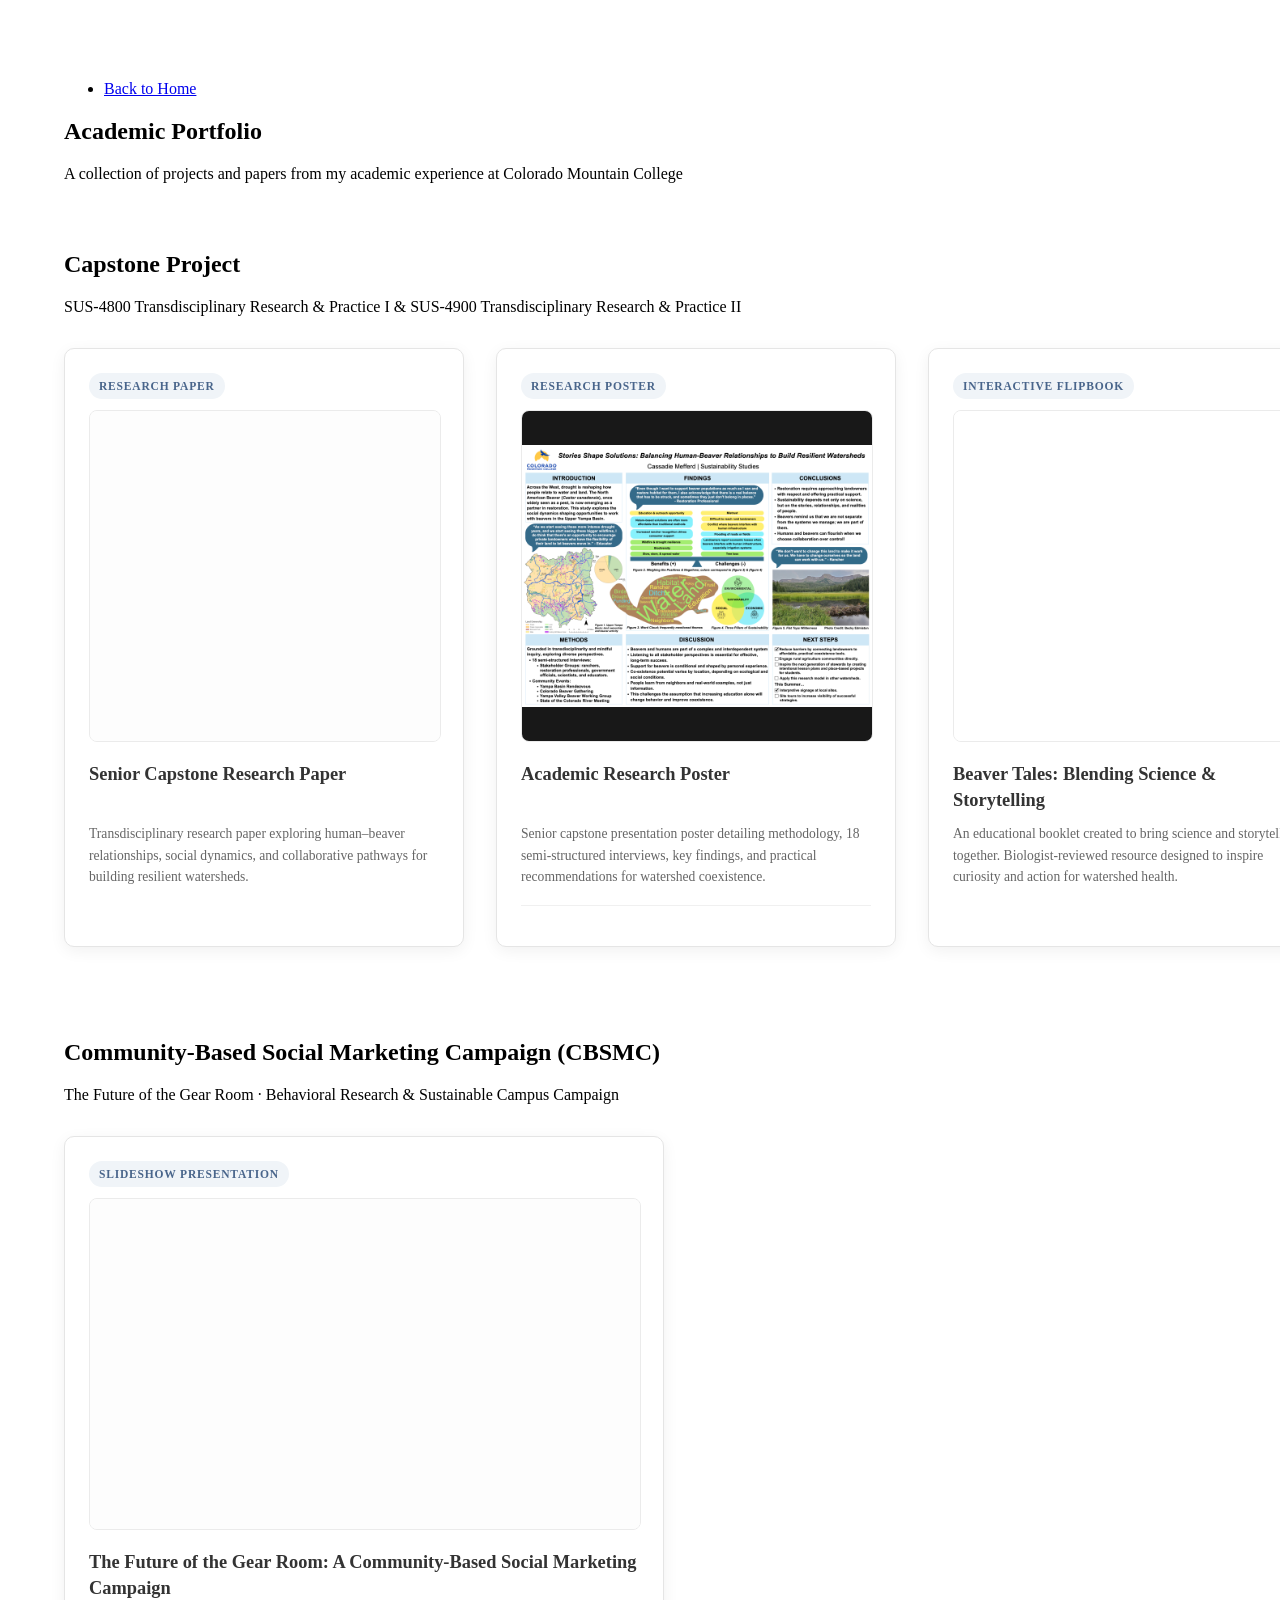
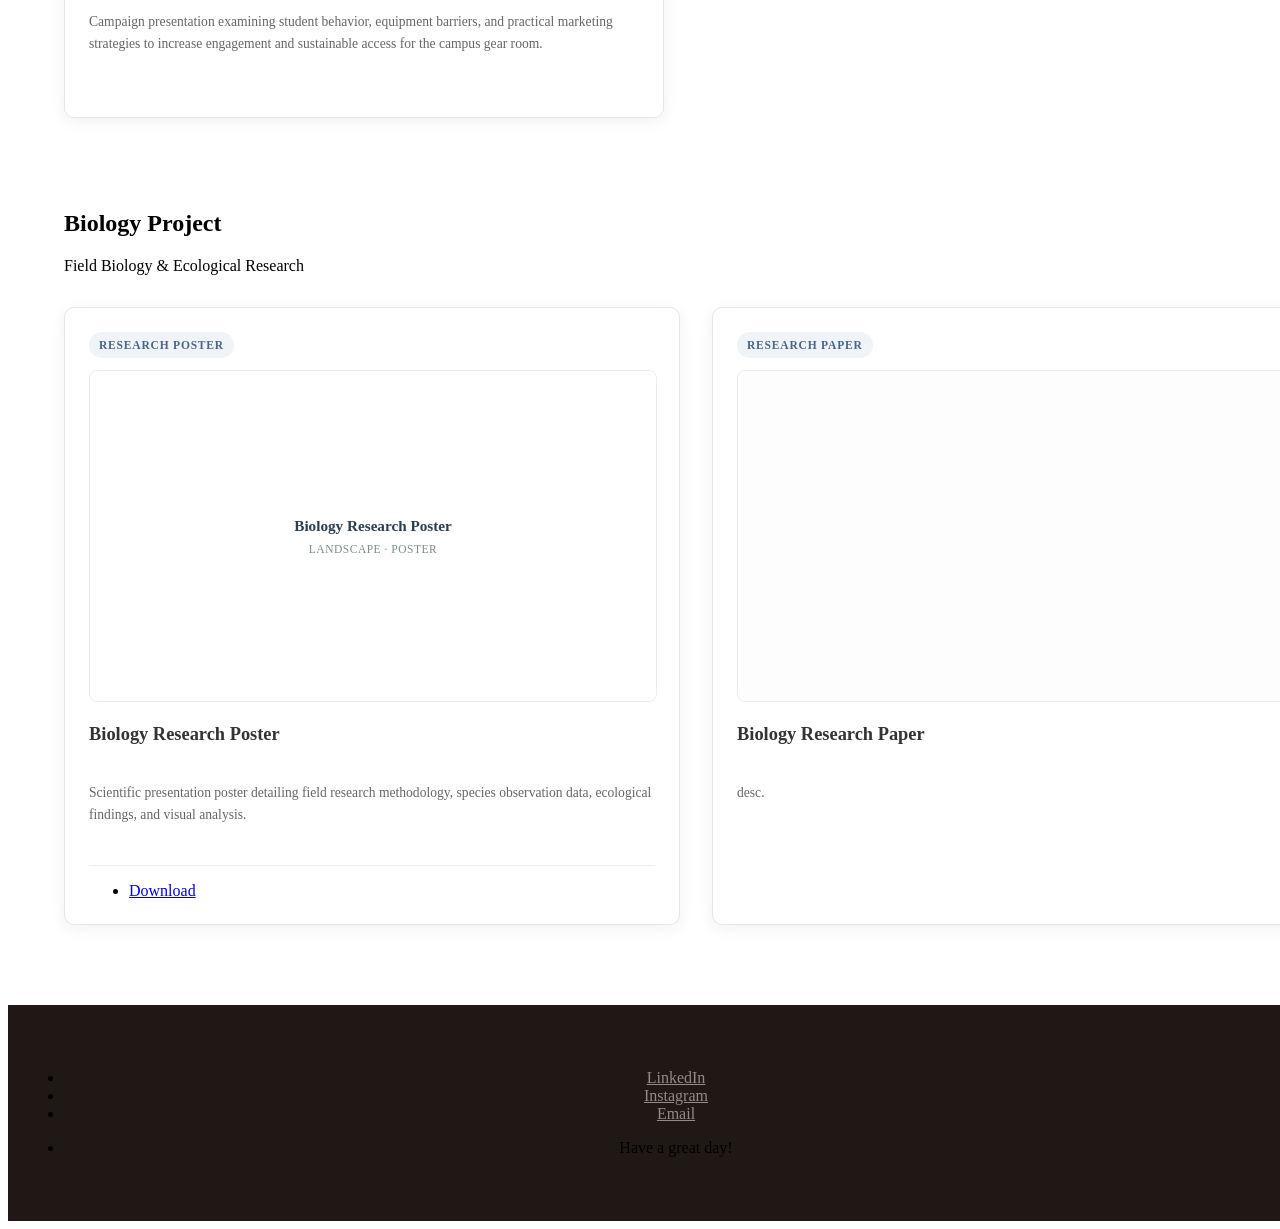
==== academic.html @ 13d7a721 "fixed formatting on academic page" ====
<!DOCTYPE HTML>

<html>
	<head>
		<title>Cassadie Mefferd - Academic Portfolio</title>
		<meta charset="utf-8" />
		<meta name="viewport" content="width=device-width, initial-scale=1, user-scalable=no" />
		<link rel="stylesheet" href="assets/css/main.css" />
		<style>
			/* Full-screen layout overrides */
			#header {
				display: none !important;
			}

			#main {
				margin-left: 0 !important;
				width: 100% !important;
				max-width: 100% !important;
				padding: 3.5em 3.5em 2em 3.5em !important;
			}

			#main > section:not(:first-child) {
				margin-top: 1.5em;
				padding-top: 1.5em;
			}

			#main > section:not(#two) > header.major h2 {
				font-size: 1.5em;
			}

			#footer {
				display: block !important;
				position: relative !important;
				width: 100% !important;
				background-color: #1f1815;
				text-align: center;
				padding: 3em 1em;
			}

			#footer .icons a {
				color: rgba(255, 255, 255, 0.5);
			}

			@media screen and (max-width: 736px) {
				#main {
					padding: 2em 1.5em !important;
				}
			}

			/* Three boxes layout */
			.academic-grid {
				display: grid;
				grid-template-columns: repeat(3, 1fr);
				gap: 2rem;
				margin: 2em 0 3em 0;
				align-items: stretch;
			}

			@media screen and (max-width: 1080px) {
				.academic-grid {
					grid-template-columns: 1fr;
				}
			}

			/* Two boxes layout (Biology Project) */
			.academic-grid-2 {
				display: grid;
				grid-template-columns: repeat(2, 1fr);
				gap: 2rem;
				margin: 2em 0 3em 0;
				align-items: stretch;
			}

			@media screen and (max-width: 980px) {
				.academic-grid-2 {
					grid-template-columns: 1fr;
				}
			}

			.academic-card {
				background: #ffffff;
				border: 1px solid #e5e5e5;
				border-radius: 10px;
				box-shadow: 0 4px 16px rgba(0, 0, 0, 0.06);
				padding: 1.5em;
				display: flex;
				flex-direction: column;
				box-sizing: border-box;
				height: 100%;
				transition: transform 0.2s ease, box-shadow 0.2s ease;
			}

			.academic-card:hover {
				transform: translateY(-4px);
				box-shadow: 0 8px 24px rgba(0, 0, 0, 0.1);
			}

			.academic-badge {
				display: inline-block;
				align-self: flex-start;
				font-size: 0.72rem;
				font-weight: 700;
				text-transform: uppercase;
				letter-spacing: 0.8px;
				padding: 4px 10px;
				border-radius: 20px;
				margin-bottom: 1em;
				background: #f0f4f8;
				color: #49658b;
				height: 26px;
				line-height: 18px;
				box-sizing: border-box;
				flex-shrink: 0;
			}

			.academic-media-box {
				width: 100%;
				height: 330px;
				background: #fdfdfd;
				border: 1px solid #ebebeb;
				border-radius: 8px;
				overflow: hidden;
				display: flex;
				align-items: center;
				justify-content: center;
				margin-bottom: 1.25em;
				position: relative;
				flex-shrink: 0;
			}

			.academic-view-overlay {
				position: absolute;
				inset: 0;
				z-index: 2;
				display: block;
				width: 100%;
				height: 100%;
			}

			.academic-view-overlay:before {
				opacity: 0;
			}

			.academic-view-overlay:hover:before {
				opacity: 1;
			}

			.pdf-media-box iframe {
				transition: filter 0.2s ease;
			}

			.pdf-media-box:hover iframe {
				filter: grayscale(1);
			}

			/* Embedded PDFs use the browser viewer's scroll controls. */
			.pdf-document-preview {
				width: 100%;
				height: 100%;
				background: #fdfdfd;
			}

			.pdf-document-preview iframe {
				width: 100%;
				height: 100%;
				border: 0;
				display: block;
			}

			/* Landscape poster preview */
			.poster-preview {
				width: 100%;
				height: 100%;
				display: flex;
				align-items: center;
				justify-content: center;
				background: #181818;
				text-decoration: none;
				overflow: hidden;
			}

			.poster-preview img {
				max-width: 100%;
				max-height: 100%;
				object-fit: contain;
				display: block;
				transition: transform 0.2s ease;
			}

			.poster-preview:hover img {
				transform: scale(1.02);
			}

			/* Flipbook iframe container */
			.flipbook-preview {
				width: 100%;
				height: 100%;
				background: #ffffff;
			}

			.flipbook-preview iframe {
				width: 100%;
				height: 100%;
				border: 0;
				display: block;
			}

			.academic-card h3 {
				font-size: 1.15em;
				line-height: 1.4em;
				min-height: 2.8em;
				margin: 0 0 0.5em 0;
				color: #333333;
			}

			.academic-card p {
				font-size: 0.85em;
				line-height: 1.6em;
				color: #666666;
				margin: 0 0 1.25em 0;
				flex-grow: 1;
				min-height: 4.8em;
			}

			.academic-card .card-actions {
				margin-top: auto;
				padding-top: 1em;
				border-top: 1px solid #f0f0f0;
			}
		</style>
	</head>
	<body class="is-preload">

		<!-- Main -->
			<div id="main">

				<!-- Two -->
					<section id="two">
                        <ul class="actions small">
							<li><a href="index.html" class="button small icon solid fa-arrow-left">Back to Home</a></li>
						</ul>
						<header class="major">
							<h2>Academic Portfolio</h2>
							<p>A collection of projects and papers from my academic experience at Colorado Mountain College</p>
						</header>
                        </section>
                        
                        <!-- Capstone -->
                        <section id="three">
						<header class="major">
							<h2>Capstone Project</h2>
							<p>SUS-4800 Transdisciplinary Research & Practice I & SUS-4900 Transdisciplinary Research & Practice II</p>
						</header>

						<div class="academic-grid">

							<!-- Box 1: Paper (Vertical Portrait) -->
							<article class="academic-card">
								<span class="academic-badge"><i class="icon solid fa-file-alt"></i> Research Paper</span>
								<div class="academic-media-box pdf-media-box">
									<div class="pdf-document-preview">
										<iframe src="documents/Mefferd_Final_Capstone_Paper.pdf#toolbar=0&amp;navpanes=0&amp;zoom=page-width" title="Senior Capstone Research Paper"></iframe>
									</div>
									<a href="documents/Mefferd_Final_Capstone_Paper.pdf" target="_blank" rel="noopener noreferrer" class="image thumb academic-view-overlay" aria-label="View Senior Capstone Research Paper"></a>
								</div>
								<h3>Senior Capstone Research Paper</h3>
								<p>Transdisciplinary research paper exploring human–beaver relationships, social dynamics, and collaborative pathways for building resilient watersheds.</p>
							</article>

							<!-- Box 2: Poster (Horizontal Landscape) -->
							<article class="academic-card">
								<span class="academic-badge"><i class="icon solid fa-image"></i> Research Poster</span>
								<div class="academic-media-box">
									<a href="images/fulls/Cassadie's Final Capstone Poster.pdf" target="_blank" class="poster-preview" title="View Capstone Poster">
										<img src="images/fulls/capstone_poster.jpg" alt="Capstone Poster" />
									</a>
									<a href="images/fulls/capstone_poster.jpg" target="_blank" rel="noopener noreferrer" class="image thumb academic-view-overlay" aria-label="View Capstone Poster"></a>
								</div>
								<h3>Academic Research Poster</h3>
								<p>Senior capstone presentation poster detailing methodology, 18 semi-structured interviews, key findings, and practical recommendations for watershed coexistence.</p>
								<div class="card-actions">
									<ul class="actions small" style="margin: 0; display: flex; gap: 8px;">
									</ul>
								</div>
							</article>

							<!-- Box 3: Flipbook (Interactive Flip Book) -->
							<article class="academic-card">
								<span class="academic-badge"><i class="icon solid fa-book-open"></i> Interactive Flipbook</span>
								<div class="academic-media-box">
									<div class="flipbook-preview">
										<iframe allowfullscreen allow="autoplay; fullscreen; clipboard-write" scrolling="no" style="width: 100%; height: 100%; border: 0; display: block;" src="https://heyzine.com/flip-book/b34ff64d64.html"></iframe>
									</div>
									<a href="https://heyzine.com/flip-book/b34ff64d64.html" target="_blank" rel="noopener noreferrer" class="image thumb academic-view-overlay" aria-label="View Beaver Tales flipbook"></a>
								</div>
								<h3>Beaver Tales: Blending Science &amp; Storytelling</h3>
								<p>An educational booklet created to bring science and storytelling together. Biologist-reviewed resource designed to inspire curiosity and action for watershed health.</p>
							</article>

						</div>
					</section>

				<!-- CBSMC -->
				<section id="cbsmc">
					<header class="major">
						<h2>Community-Based Social Marketing Campaign (CBSMC)</h2>
						<p>The Future of the Gear Room · Behavioral Research &amp; Sustainable Campus Campaign</p>
					</header>

					<div style="max-width: 600px; margin: 2em 0 3em 0;">
						<article class="academic-card">
							<span class="academic-badge"><i class="icon solid fa-desktop"></i> Slideshow Presentation</span>
							<div class="academic-media-box pdf-media-box">
								<div class="pdf-document-preview">
									<iframe
										src="documents/CBSM_Campaign.pdf#toolbar=0&amp;navpanes=0&amp;view=Fit"
										title="CBSMC Slideshow Presentation">
									</iframe>
								</div>
								<a href="documents/CBSM_Campaign.pdf" target="_blank" rel="noopener noreferrer" class="image thumb academic-view-overlay" aria-label="View CBSMC Slideshow Presentation"></a>
							</div>
							<h3>The Future of the Gear Room: A Community-Based Social Marketing Campaign</h3>
							<p>Campaign presentation examining student behavior, equipment barriers, and practical marketing strategies to increase engagement and sustainable access for the campus gear room.</p>
						</article>
					</div>
				</section>

				<!-- Biology Project -->
				<section id="biology">
					<header class="major">
						<h2>Biology Project</h2>
						<p>Field Biology &amp; Ecological Research</p>
					</header>

					<div class="academic-grid-2">

						<!-- Box 1: Biology Poster (Horizontal Landscape) -->
						<article class="academic-card">
							<span class="academic-badge"><i class="icon solid fa-image"></i> Research Poster</span>
							<div class="academic-media-box">
								<a href="images/fulls/BIO_Poster.png" target="_blank" class="poster-preview" style="background: #ffffff; width: 100%; height: 100%; display: flex; flex-direction: column; align-items: center; justify-content: center; text-align: center; padding: 1.5em; text-decoration: none;" title="View Biology Poster">
									<!-- If you have an image thumbnail, you can replace the placeholder below with:
									<img src="images/fulls/BIO_Poster.png" alt="Biology Poster" style="max-width: 100%; max-height: 100%; object-fit: contain;" /> -->
									<strong style="font-size: 0.95em; line-height: 1.35; color: #2c3e50;">Biology Research Poster</strong>
									<span style="font-size: 0.72em; color: #7f8c8d; margin-top: 0.6em; text-transform: uppercase; letter-spacing: 0.5px;">Landscape · Poster</span>
								</a>
								<a href="images/fulls/BIO_Poster.png" target="_blank" rel="noopener noreferrer" class="image thumb academic-view-overlay" aria-label="View Biology Research Poster"></a>
							</div>
							<h3>Biology Research Poster</h3>
							<p>Scientific presentation poster detailing field research methodology, species observation data, ecological findings, and visual analysis.</p>
							<div class="card-actions">
								<ul class="actions small" style="margin: 0; display: flex; gap: 8px;">
									<li><a href="images/fulls/BIO_Poster.png" download class="button small icon solid fa-download">Download</a></li>
								</ul>
							</div>
						</article>

						<!-- Box 2: Biology Paper (Vertical Portrait) -->
						<article class="academic-card">
							<span class="academic-badge"><i class="icon solid fa-file-alt"></i> Research Paper</span>
							<div class="academic-media-box pdf-media-box">
								<div class="pdf-document-preview">
									<iframe src="documents/BIO_Paper.pdf#toolbar=0&amp;navpanes=0&amp;zoom=page-width" title="Biology Research Paper"></iframe>
								</div>
								<a href="documents/BIO_Paper.pdf" target="_blank" rel="noopener noreferrer" class="image thumb academic-view-overlay" aria-label="View Biology Research Paper"></a>
							</div>
							<h3>Biology Research Paper</h3>
							<p>desc.</p>
						</article>

					</div>
				</section>

				<!-- Four -->
				<!--
					<section id="four">
						<h2>Elements</h2>

						<section>
							<h4>Text</h4>
							<p>This is <b>bold</b> and this is <strong>strong</strong>. This is <i>italic</i> and this is <em>emphasized</em>.
							This is <sup>superscript</sup> text and this is <sub>subscript</sub> text.
							This is <u>underlined</u> and this is code: <code>for (;;) { ... }</code>. Finally, <a href="#">this is a link</a>.</p>
							<hr />
							<header>
								<h4>Heading with a Subtitle</h4>
								<p>Lorem ipsum dolor sit amet nullam id egestas urna aliquam</p>
							</header>
							<p>Nunc lacinia ante nunc ac lobortis. Interdum adipiscing gravida odio porttitor sem non mi integer non faucibus ornare mi ut ante amet placerat aliquet. Volutpat eu sed ante lacinia sapien lorem accumsan varius montes viverra nibh in adipiscing blandit tempus accumsan.</p>
							<header>
								<h5>Heading with a Subtitle</h5>
								<p>Lorem ipsum dolor sit amet nullam id egestas urna aliquam</p>
							</header>
							<p>Nunc lacinia ante nunc ac lobortis. Interdum adipiscing gravida odio porttitor sem non mi integer non faucibus ornare mi ut ante amet placerat aliquet. Volutpat eu sed ante lacinia sapien lorem accumsan varius montes viverra nibh in adipiscing blandit tempus accumsan.</p>
							<hr />
							<h2>Heading Level 2</h2>
							<h3>Heading Level 3</h3>
							<h4>Heading Level 4</h4>
							<h5>Heading Level 5</h5>
							<h6>Heading Level 6</h6>
							<hr />
							<h5>Blockquote</h5>
							<blockquote>Fringilla nisl. Donec accumsan interdum nisi, quis tincidunt felis sagittis eget tempus euismod. Vestibulum ante ipsum primis in faucibus vestibulum. Blandit adipiscing eu felis iaculis volutpat ac adipiscing accumsan faucibus. Vestibulum ante ipsum primis in faucibus lorem ipsum dolor sit amet nullam adipiscing eu felis.</blockquote>
							<h5>Preformatted</h5>
							<pre><code>i = 0;

while (!deck.isInOrder()) {
print 'Iteration ' + i;
deck.shuffle();
i++;
}

print 'It took ' + i + ' iterations to sort the deck.';</code></pre>
						</section>

						<section>
							<h4>Lists</h4>
							<div class="row">
								<div class="col-6 col-12-xsmall">
									<h5>Unordered</h5>
									<ul>
										<li>Dolor pulvinar etiam magna etiam.</li>
										<li>Sagittis adipiscing lorem eleifend.</li>
										<li>Felis enim feugiat dolore viverra.</li>
									</ul>
									<h5>Alternate</h5>
									<ul class="alt">
										<li>Dolor pulvinar etiam magna etiam.</li>
										<li>Sagittis adipiscing lorem eleifend.</li>
										<li>Felis enim feugiat dolore viverra.</li>
									</ul>
								</div>
								<div class="col-6 col-12-xsmall">
									<h5>Ordered</h5>
									<ol>
										<li>Dolor pulvinar etiam magna etiam.</li>
										<li>Etiam vel felis at lorem sed viverra.</li>
										<li>Felis enim feugiat dolore viverra.</li>
										<li>Dolor pulvinar etiam magna etiam.</li>
										<li>Etiam vel felis at lorem sed viverra.</li>
										<li>Felis enim feugiat dolore viverra.</li>
									</ol>
									<h5>Icons</h5>
									<ul class="icons">
										<li><a href="#" class="icon brands fa-twitter"><span class="label">Twitter</span></a></li>
										<li><a href="#" class="icon brands fa-facebook-f"><span class="label">Facebook</span></a></li>
										<li><a href="#" class="icon brands fa-instagram"><span class="label">Instagram</span></a></li>
										<li><a href="#" class="icon brands fa-github"><span class="label">Github</span></a></li>
										<li><a href="#" class="icon brands fa-dribbble"><span class="label">Dribbble</span></a></li>
										<li><a href="#" class="icon brands fa-tumblr"><span class="label">Tumblr</span></a></li>
									</ul>
								</div>
							</div>
							<h5>Actions</h5>
							<ul class="actions">
								<li><a href="#" class="button primary">Default</a></li>
								<li><a href="#" class="button">Default</a></li>
							</ul>
							<ul class="actions small">
								<li><a href="#" class="button primary small">Small</a></li>
								<li><a href="#" class="button small">Small</a></li>
							</ul>
							<div class="row">
								<div class="col-6 col-12-small">
									<ul class="actions stacked">
										<li><a href="#" class="button primary">Default</a></li>
										<li><a href="#" class="button">Default</a></li>
									</ul>
								</div>
								<div class="col-6 col-12-small">
									<ul class="actions stacked">
										<li><a href="#" class="button primary small">Small</a></li>
										<li><a href="#" class="button small">Small</a></li>
									</ul>
								</div>
								<div class="col-6 col-12-small">
									<ul class="actions stacked">
										<li><a href="#" class="button primary fit">Default</a></li>
										<li><a href="#" class="button fit">Default</a></li>
									</ul>
								</div>
								<div class="col-6 col-12-small">
									<ul class="actions stacked">
										<li><a href="#" class="button primary small fit">Small</a></li>
										<li><a href="#" class="button small fit">Small</a></li>
									</ul>
								</div>
							</div>
						</section>

						<section>
							<h4>Table</h4>
							<h5>Default</h5>
							<div class="table-wrapper">
								<table>
									<thead>
										<tr>
											<th>Name</th>
											<th>Description</th>
											<th>Price</th>
										</tr>
									</thead>
									<tbody>
										<tr>
											<td>Item One</td>
											<td>Ante turpis integer aliquet porttitor.</td>
											<td>29.99</td>
										</tr>
										<tr>
											<td>Item Two</td>
											<td>Vis ac commodo adipiscing arcu aliquet.</td>
											<td>19.99</td>
										</tr>
										<tr>
											<td>Item Three</td>
											<td> Morbi faucibus arcu accumsan lorem.</td>
											<td>29.99</td>
										</tr>
										<tr>
											<td>Item Four</td>
											<td>Vitae integer tempus condimentum.</td>
											<td>19.99</td>
										</tr>
										<tr>
											<td>Item Five</td>
											<td>Ante turpis integer aliquet porttitor.</td>
											<td>29.99</td>
										</tr>
									</tbody>
									<tfoot>
										<tr>
											<td colspan="2"></td>
											<td>100.00</td>
										</tr>
									</tfoot>
								</table>
							</div>

							<h5>Alternate</h5>
							<div class="table-wrapper">
								<table class="alt">
									<thead>
										<tr>
											<th>Name</th>
											<th>Description</th>
											<th>Price</th>
										</tr>
									</thead>
									<tbody>
										<tr>
											<td>Item One</td>
											<td>Ante turpis integer aliquet porttitor.</td>
											<td>29.99</td>
										</tr>
										<tr>
											<td>Item Two</td>
											<td>Vis ac commodo adipiscing arcu aliquet.</td>
											<td>19.99</td>
										</tr>
										<tr>
											<td>Item Three</td>
											<td> Morbi faucibus arcu accumsan lorem.</td>
											<td>29.99</td>
										</tr>
										<tr>
											<td>Item Four</td>
											<td>Vitae integer tempus condimentum.</td>
											<td>19.99</td>
										</tr>
										<tr>
											<td>Item Five</td>
											<td>Ante turpis integer aliquet porttitor.</td>
											<td>29.99</td>
										</tr>
									</tbody>
									<tfoot>
										<tr>
											<td colspan="2"></td>
											<td>100.00</td>
										</tr>
									</tfoot>
								</table>
							</div>
						</section>

						<section>
							<h4>Buttons</h4>
							<ul class="actions">
								<li><a href="#" class="button primary">Primary</a></li>
								<li><a href="#" class="button">Default</a></li>
							</ul>
							<ul class="actions">
								<li><a href="#" class="button large">Large</a></li>
								<li><a href="#" class="button">Default</a></li>
								<li><a href="#" class="button small">Small</a></li>
							</ul>
							<ul class="actions fit">
								<li><a href="#" class="button primary fit">Fit</a></li>
								<li><a href="#" class="button fit">Fit</a></li>
							</ul>
							<ul class="actions fit small">
								<li><a href="#" class="button primary fit small">Fit + Small</a></li>
								<li><a href="#" class="button fit small">Fit + Small</a></li>
							</ul>
							<ul class="actions">
								<li><a href="#" class="button primary icon solid fa-download">Icon</a></li>
								<li><a href="#" class="button icon solid fa-download">Icon</a></li>
							</ul>
							<ul class="actions">
								<li><span class="button primary disabled">Primary</span></li>
								<li><span class="button disabled">Default</span></li>
							</ul>
						</section>

						<section>
							<h4>Form</h4>
							<form method="post" action="#">
								<div class="row gtr-uniform gtr-50">
									<div class="col-6 col-12-xsmall">
										<input type="text" name="demo-name" id="demo-name" value="" placeholder="Name" />
									</div>
									<div class="col-6 col-12-xsmall">
										<input type="email" name="demo-email" id="demo-email" value="" placeholder="Email" />
									</div>
									<div class="col-12">
										<select name="demo-category" id="demo-category">
											<option value="">- Category -</option>
											<option value="1">Manufacturing</option>
											<option value="1">Shipping</option>
											<option value="1">Administration</option>
											<option value="1">Human Resources</option>
										</select>
									</div>
									<div class="col-4 col-12-small">
										<input type="radio" id="demo-priority-low" name="demo-priority" checked>
										<label for="demo-priority-low">Low Priority</label>
									</div>
									<div class="col-4 col-12-small">
										<input type="radio" id="demo-priority-normal" name="demo-priority">
										<label for="demo-priority-normal">Normal Priority</label>
									</div>
									<div class="col-4 col-12-small">
										<input type="radio" id="demo-priority-high" name="demo-priority">
										<label for="demo-priority-high">High Priority</label>
									</div>
									<div class="col-6 col-12-small">
										<input type="checkbox" id="demo-copy" name="demo-copy">
										<label for="demo-copy">Email me a copy of this message</label>
									</div>
									<div class="col-6 col-12-small">
										<input type="checkbox" id="demo-human" name="demo-human" checked>
										<label for="demo-human">I am a human and not a robot</label>
									</div>
									<div class="col-12">
										<textarea name="demo-message" id="demo-message" placeholder="Enter your message" rows="6"></textarea>
									</div>
									<div class="col-12">
										<ul class="actions">
											<li><input type="submit" value="Send Message" class="primary" /></li>
											<li><input type="reset" value="Reset" /></li>
										</ul>
									</div>
								</div>
							</form>
						</section>

						<section>
							<h4>Image</h4>
							<h5>Fit</h5>
							<div class="box alt">
								<div class="row gtr-50 gtr-uniform">
									<div class="col-12"><span class="image fit"><img src="images/fulls/05.jpg" alt="" /></span></div>
									<div class="col-4"><span class="image fit"><img src="images/thumbs/01.jpg" alt="" /></span></div>
									<div class="col-4"><span class="image fit"><img src="images/thumbs/02.jpg" alt="" /></span></div>
									<div class="col-4"><span class="image fit"><img src="images/thumbs/03.jpg" alt="" /></span></div>
									<div class="col-4"><span class="image fit"><img src="images/thumbs/04.jpg" alt="" /></span></div>
									<div class="col-4"><span class="image fit"><img src="images/thumbs/05.jpg" alt="" /></span></div>
									<div class="col-4"><span class="image fit"><img src="images/thumbs/06.jpg" alt="" /></span></div>
									<div class="col-4"><span class="image fit"><img src="images/thumbs/03.jpg" alt="" /></span></div>
									<div class="col-4"><span class="image fit"><img src="images/thumbs/02.jpg" alt="" /></span></div>
									<div class="col-4"><span class="image fit"><img src="images/thumbs/01.jpg" alt="" /></span></div>
								</div>
							</div>
							<h5>Left &amp; Right</h5>
							<p><span class="image left"><img src="images/avatar.jpg" alt="" /></span>Fringilla nisl. Donec accumsan interdum nisi, quis tincidunt felis sagittis eget. tempus euismod. Vestibulum ante ipsum primis in faucibus vestibulum. Blandit adipiscing eu felis iaculis volutpat ac adipiscing accumsan eu faucibus. Integer ac pellentesque praesent tincidunt felis sagittis eget. tempus euismod. Vestibulum ante ipsum primis in faucibus vestibulum. Blandit adipiscing eu felis iaculis volutpat ac adipiscing accumsan eu faucibus. Integer ac pellentesque praesent. Donec accumsan interdum nisi, quis tincidunt felis sagittis eget. tempus euismod. Vestibulum ante ipsum primis in faucibus vestibulum. Blandit adipiscing eu felis iaculis volutpat ac adipiscing accumsan eu faucibus. Integer ac pellentesque praesent tincidunt felis sagittis eget. tempus euismod. Vestibulum ante ipsum primis in faucibus vestibulum. Blandit adipiscing eu felis iaculis volutpat ac adipiscing accumsan eu faucibus. Integer ac pellentesque praesent.</p>
							<p><span class="image right"><img src="images/avatar.jpg" alt="" /></span>Fringilla nisl. Donec accumsan interdum nisi, quis tincidunt felis sagittis eget. tempus euismod. Vestibulum ante ipsum primis in faucibus vestibulum. Blandit adipiscing eu felis iaculis volutpat ac adipiscing accumsan eu faucibus. Integer ac pellentesque praesent tincidunt felis sagittis eget. tempus euismod. Vestibulum ante ipsum primis in faucibus vestibulum. Blandit adipiscing eu felis iaculis volutpat ac adipiscing accumsan eu faucibus. Integer ac pellentesque praesent. Donec accumsan interdum nisi, quis tincidunt felis sagittis eget. tempus euismod. Vestibulum ante ipsum primis in faucibus vestibulum. Blandit adipiscing eu felis iaculis volutpat ac adipiscing accumsan eu faucibus. Integer ac pellentesque praesent tincidunt felis sagittis eget. tempus euismod. Vestibulum ante ipsum primis in faucibus vestibulum. Blandit adipiscing eu felis iaculis volutpat ac adipiscing accumsan eu faucibus. Integer ac pellentesque praesent.</p>
						</section>

					</section>
				-->

			</div>

		<!-- Footer -->
			<footer id="footer">
				<div class="inner">
					<ul class="icons">
						<li><a href="https://www.linkedin.com/in/cassadie-mefferd" class="icon brands fa-linkedin"><span class="label">LinkedIn</span></a></li>
						<li><a href="https://www.instagram.com/cassadieskye" class="icon brands fa-instagram"><span class="label">Instagram</span></a></li>
						<li><a href="mailto:cassadieskye@gmail.com" class="icon solid fa-envelope"><span class="label">Email</span></a></li>
					</ul>
					<ul class="copyright">
						<li> Have a great day!</li>
					</ul>
				</div>
			</footer>

		<!-- Scripts -->
			<script src="assets/js/jquery.min.js"></script>
            <script src="assets/js/jquery.poptrox.min.js"></script>
			<script src="assets/js/browser.min.js"></script>
			<script src="assets/js/breakpoints.min.js"></script>
			<script src="assets/js/util.js"></script>
			<script src="assets/js/main.js"></script>

			<script>
                $(window).on('load', function() {
                    $('#gallery').poptrox({
                        caption: function($a) { return $a.next('h3').text(); },
                        overlayColor: '#2c2c2c',
                        overlayOpacity: 0.85,
                        popupCloserText: '',
                        popupLoaderText: '',
                        selector: '.work-item a.image',
                        usePopupCaption: true,
                        usePopupDefaultStyling: false,
                        usePopupEasyClose: false,
                        usePopupNav: true,
                        windowMargin: (breakpoints.active('<=small') ? 0 : 50)
                    });
                });
            </script>

			<!-- Multi-Image Modal Lightbox -->
			<div id="cert-modal" class="cert-modal" aria-hidden="true">
				<div class="cert-modal-overlay"></div>
				<div class="cert-modal-content">
					<button class="cert-modal-close" title="Close (Esc)">&times;</button>
					
					<!-- Photo Counter -->
					<div class="cert-modal-counter">Photo <span id="cert-modal-current">1</span> of <span id="cert-modal-total">1</span></div>
					
					<!-- Image & Caption -->
					<div class="cert-modal-img-wrap">
						<img id="cert-modal-img" src="" alt="" />
					</div>
					<div id="cert-modal-caption" class="cert-modal-caption"></div>
					
					<!-- Navigation Arrows -->
					<button class="cert-modal-prev" title="Previous (Left arrow)">&#10094;</button>
					<button class="cert-modal-next" title="Next (Right arrow)">&#10095;</button>
					
					<!-- Indicator Dots -->
					<div id="cert-modal-dots" class="cert-modal-dots"></div>
				</div>
			</div>

			<style>
				/* Badge on the card thumbnail */
				.thumb-container {
					position: relative;
				}
				.thumb-container .thumb {
					position: relative;
					display: block;
					margin-bottom: 1em;
				}
				.photo-badge {
					position: absolute;
					bottom: 12px;
					right: 12px;
					background: rgba(0, 0, 0, 0.75);
					color: #fff;
					font-size: 0.75em;
					font-weight: 600;
					padding: 4px 10px;
					border-radius: 20px;
					letter-spacing: 0.5px;
					pointer-events: none;
					backdrop-filter: blur(4px);
				}

				/* Modal styling */
				.cert-modal {
					display: none;
					position: fixed;
					inset: 0;
					z-index: 10000;
					align-items: center;
					justify-content: center;
				}
				.cert-modal.active {
					display: flex;
				}
				.cert-modal-overlay {
					position: fixed;
					inset: 0;
					background: rgba(18, 20, 24, 0.88);
					backdrop-filter: blur(5px);
				}
				.cert-modal-content {
					position: relative;
					z-index: 2;
					max-width: 90vw;
					max-height: 90vh;
					display: flex;
					flex-direction: column;
					align-items: center;
					text-align: center;
				}
				.cert-modal-counter {
					color: #e0e0e0;
					font-size: 0.85em;
					letter-spacing: 1px;
					margin-bottom: 8px;
					font-weight: 600;
				}
				.cert-modal-img-wrap {
					max-width: 85vw;
					max-height: 72vh;
					display: flex;
					align-items: center;
					justify-content: center;
				}
				.cert-modal-img-wrap img {
					max-width: 100%;
					max-height: 72vh;
					object-fit: contain;
					border-radius: 6px;
					box-shadow: 0 10px 30px rgba(0, 0, 0, 0.5);
				}
				.cert-modal-caption {
					color: #ffffff;
					font-size: 0.95em;
					margin-top: 10px;
					min-height: 1.4em;
				}

				/* Arrows */
				.cert-modal-prev,
				.cert-modal-next {
					position: absolute;
					top: 50%;
					transform: translateY(-50%);
					background: rgba(0, 0, 0, 0.5);
					color: #fff !important;
					border: none;
					font-size: 28px;
					width: 48px;
					height: 48px;
					border-radius: 50%;
					cursor: pointer;
					display: flex;
					align-items: center;
					justify-content: center;
					padding: 0;
					transition: background 0.2s, transform 0.2s;
				}
				.cert-modal-prev:hover,
				.cert-modal-next:hover {
					background: rgba(0, 0, 0, 0.85);
					transform: translateY(-50%) scale(1.08);
				}
				.cert-modal-prev { left: -60px; }
				.cert-modal-next { right: -60px; }

				@media screen and (max-width: 736px) {
					.cert-modal-prev { left: 8px; }
					.cert-modal-next { right: 8px; }
				}

				/* Close button */
				.cert-modal-close {
					position: absolute;
					top: -40px;
					right: 0;
					background: none;
					border: none;
					color: #fff !important;
					font-size: 36px;
					cursor: pointer;
					line-height: 1;
					padding: 0;
				}

				/* Indicator dots */
				.cert-modal-dots {
					display: flex;
					gap: 8px;
					margin-top: 12px;
				}
				.cert-modal-dots .dot {
					width: 10px;
					height: 10px;
					border-radius: 50%;
					background: rgba(255, 255, 255, 0.35);
					cursor: pointer;
					transition: background 0.2s, transform 0.2s;
				}
				.cert-modal-dots .dot.active {
					background: #49bf9d;
					transform: scale(1.25);
				}
			</style>

			<script>
				(function() {
					let currentGallery = [];
					let currentIndex = 0;

					const modal = document.getElementById('cert-modal');
					const modalImg = document.getElementById('cert-modal-img');
					const modalCaption = document.getElementById('cert-modal-caption');
					const modalCurrent = document.getElementById('cert-modal-current');
					const modalTotal = document.getElementById('cert-modal-total');
					const modalDots = document.getElementById('cert-modal-dots');
					const prevBtn = modal.querySelector('.cert-modal-prev');
					const nextBtn = modal.querySelector('.cert-modal-next');
					const closeBtn = modal.querySelector('.cert-modal-close');
					const overlay = modal.querySelector('.cert-modal-overlay');

					function updateView() {
						const item = currentGallery[currentIndex];
						modalImg.src = item.src;
						modalCaption.textContent = item.caption || '';
						modalCurrent.textContent = currentIndex + 1;
						modalTotal.textContent = currentGallery.length;

						// Update indicator dots
						modalDots.querySelectorAll('.dot').forEach((dot, idx) => {
							dot.classList.toggle('active', idx === currentIndex);
						});

						// Hide arrows if only 1 image
						prevBtn.style.display = currentGallery.length > 1 ? 'flex' : 'none';
						nextBtn.style.display = currentGallery.length > 1 ? 'flex' : 'none';
						modalDots.style.display = currentGallery.length > 1 ? 'flex' : 'none';
					}

					function openGallery(images, startIndex = 0) {
						currentGallery = images;
						currentIndex = startIndex;

						// Build dots
						modalDots.innerHTML = '';
						currentGallery.forEach((_, idx) => {
							const dot = document.createElement('span');
							dot.className = 'dot';
							dot.addEventListener('click', () => {
								currentIndex = idx;
								updateView();
							});
							modalDots.appendChild(dot);
						});

						updateView();
						modal.classList.add('active');
						document.body.style.overflow = 'hidden';
					}

					function closeModal() {
						modal.classList.remove('active');
						document.body.style.overflow = '';
					}

					function prev() {
						currentIndex = (currentIndex - 1 + currentGallery.length) % currentGallery.length;
						updateView();
					}

					function next() {
						currentIndex = (currentIndex + 1) % currentGallery.length;
						updateView();
					}

					// Attach click listeners to all .cert-gallery boxes
					document.querySelectorAll('.cert-gallery').forEach(box => {
						const trigger = box.querySelector('.thumb');
						trigger.addEventListener('click', function(e) {
							e.preventDefault();
							e.stopPropagation();
							try {
								const images = JSON.parse(box.getAttribute('data-images'));
								if (images && images.length > 0) {
									openGallery(images, 0);
								}
							} catch (err) {
								console.error("Invalid gallery JSON", err);
							}
						});
					});

					prevBtn.addEventListener('click', prev);
					nextBtn.addEventListener('click', next);
					closeBtn.addEventListener('click', closeModal);
					overlay.addEventListener('click', closeModal);

					// Keyboard navigation
					document.addEventListener('keydown', function(e) {
						if (!modal.classList.contains('active')) return;
						if (e.key === 'ArrowLeft') prev();
						if (e.key === 'ArrowRight') next();
						if (e.key === 'Escape') closeModal();
					});

					// Touch swipe support for mobile
					let touchStartX = 0;
					let touchEndX = 0;
					modal.addEventListener('touchstart', function(e) {
						touchStartX = e.changedTouches[0].screenX;
					}, { passive: true });

					modal.addEventListener('touchend', function(e) {
						touchEndX = e.changedTouches[0].screenX;
						if (touchEndX < touchStartX - 50) {
							next();
						} else if (touchEndX > touchStartX + 50) {
							prev();
						}
					}, { passive: true });
				})();
			</script>
	</body>
</html>
---- assets/css/main.css ----
@import url("fontawesome-all.min.css");
@import url("https://fonts.googleapis.com/css?family=Source+Sans+Pro:400,400italic");

/*
	Strata by HTML5 UP
	html5up.net | @ajlkn
	Free for personal and commercial use under the CCA 3.0 license (html5up.net/license)
*/

html, body, div, span, applet, object,
iframe, h1, h2, h3, h4, h5, h6, p, blockquote,
pre, a, abbr, acronym, address, big, cite,
code, del, dfn, em, img, ins, kbd, q, s, samp,
small, strike, strong, sub, sup, tt, var, b,
u, i, center, dl, dt, dd, ol, ul, li, fieldset,
form, label, legend, table, caption, tbody,
tfoot, thead, tr, th, td, article, aside,
canvas, details, embed, figure, figcaption,
footer, header, hgroup, menu, nav, output, ruby,
section, summary, time, mark, audio, video {
	margin: 0;
	padding: 0;
	border: 0;
	font-size: 100%;
	font: inherit;
	vertical-align: baseline;}

article, aside, details, figcaption, figure,
footer, header, hgroup, menu, nav, section {
	display: block;}

body {
	line-height: 1;
}

ol, ul {
	list-style: none;
}

blockquote, q {
	quotes: none;
}

	blockquote:before, blockquote:after, q:before, q:after {
		content: '';
		content: none;
	}

table {
	border-collapse: collapse;
	border-spacing: 0;
}

body {
	-webkit-text-size-adjust: none;
}

mark {
	background-color: transparent;
	color: inherit;
}

input::-moz-focus-inner {
	border: 0;
	padding: 0;
}

input, select, textarea {
	-moz-appearance: none;
	-webkit-appearance: none;
	-ms-appearance: none;
	appearance: none;
}

/* Basic */

	html {
		box-sizing: border-box;
	}

	*, *:before, *:after {
		box-sizing: inherit;
	}

	body {
		background: #fff;
	}

		body.is-preload *, body.is-preload *:before, body.is-preload *:after {
			-moz-animation: none !important;
			-webkit-animation: none !important;
			-ms-animation: none !important;
			animation: none !important;
			-moz-transition: none !important;
			-webkit-transition: none !important;
			-ms-transition: none !important;
			transition: none !important;
		}

	body, input, select, textarea {
		color: #a2a2a2;
		font-family: "Source Sans Pro", Helvetica, sans-serif;
		font-size: 16pt;
		font-weight: 400;
		line-height: 1.75em;
	}

	a {
		-moz-transition: color 0.2s ease-in-out, border-color 0.2s ease-in-out;
		-webkit-transition: color 0.2s ease-in-out, border-color 0.2s ease-in-out;
		-ms-transition: color 0.2s ease-in-out, border-color 0.2s ease-in-out;
		transition: color 0.2s ease-in-out, border-color 0.2s ease-in-out;
		border-bottom: dotted 1px;
		color: #49bf9d;
		text-decoration: none;
	}

		a:hover {
			border-bottom-color: transparent;
			color: #49bf9d !important;
			text-decoration: none;
		}

	strong, b {
		color: #787878;
		font-weight: 400;
	}

	em, i {
		font-style: italic;
	}

	p {
		margin: 0 0 2em 0;
	}

	h1, h2, h3, h4, h5, h6 {
		color: #787878;
		font-weight: 400;
		line-height: 1em;
		margin: 0 0 1em 0;
	}

		h1 a, h2 a, h3 a, h4 a, h5 a, h6 a {
			color: inherit;
			text-decoration: none;
		}

	h1 {
		font-size: 2em;
		line-height: 1.5em;
	}

	h2 {
		font-size: 1.5em;
		line-height: 1.5em;
	}

	h3 {
		font-size: 1.25em;
		line-height: 1.5em;
	}

	h4 {
		font-size: 1.1em;
		line-height: 1.5em;
	}

	h5 {
		font-size: 0.9em;
		line-height: 1.5em;
	}

	h6 {
		font-size: 0.7em;
		line-height: 1.5em;
	}

	sub {
		font-size: 0.8em;
		position: relative;
		top: 0.5em;
	}

	sup {
		font-size: 0.8em;
		position: relative;
		top: -0.5em;
	}

	hr {
		border: 0;
		border-bottom: solid 2px #efefef;
		margin: 2em 0;
	}

		hr.major {
			margin: 3em 0;
		}

	blockquote {
		border-left: solid 6px #efefef;
		font-style: italic;
		margin: 0 0 2em 0;
		padding: 0.5em 0 0.5em 1.5em;
	}

	code {
		background: #f7f7f7;
		border-radius: 0.35em;
		border: solid 2px #efefef;
		font-family: "Courier New", monospace;
		font-size: 0.9em;
		margin: 0 0.25em;
		padding: 0.25em 0.65em;
	}

	pre {
		-webkit-overflow-scrolling: touch;
		font-family: "Courier New", monospace;
		font-size: 0.9em;
		margin: 0 0 2em 0;
	}

		pre code {
			display: block;
			line-height: 1.75em;
			padding: 1em 1.5em;
			overflow-x: auto;
		}

	.align-left {
		text-align: left;
	}

	.align-center {
		text-align: center;
	}

	.align-right {
		text-align: right;
	}

/* Container */

	.container {
		margin: 0 auto;
		max-width: calc(100% - 4em);
		width: 100%;
	}

		.container.xsmall {
			width: 25%;
		}

		.container.small {
			width: 50%;
		}

		.container.medium {
			width: 75%;
		}

		.container.large {
			width: 125%;
		}

		.container.xlarge {
			width: 150%;
		}

		.container.max {
			width: 100%;
		}

		@media screen and (max-width: 980px) {

			.container {
				width: 100% !important;
				max-width: 100% !important;
			}

		}

		@media screen and (max-width: 480px) {

			.container {
				max-width: calc(100% - 3em);
			}

		}

/* Row */

	.row {
		display: flex;
		flex-wrap: wrap;
		box-sizing: border-box;
		align-items: stretch;
	}

		.row > * {
			box-sizing: border-box;
		}

		.row.gtr-uniform > * > :last-child {
			margin-bottom: 0;
		}

		.row.aln-left {
			justify-content: flex-start;
		}

		.row.aln-center {
			justify-content: center;
		}

		.row.aln-right {
			justify-content: flex-end;
		}

		.row.aln-top {
			align-items: flex-start;
		}

		.row.aln-middle {
			align-items: center;
		}

		.row.aln-bottom {
			align-items: flex-end;
		}

		.row > .imp {
			order: -1;
		}

		.row > .col-1 {
			width: 8.33333%;
		}

		.row > .off-1 {
			margin-left: 8.33333%;
		}

		.row > .col-2 {
			width: 16.66667%;
		}

		.row > .off-2 {
			margin-left: 16.66667%;
		}

		.row > .col-3 {
			width: 25%;
		}

		.row > .off-3 {
			margin-left: 25%;
		}

		.row > .col-4 {
			width: 33.33333%;
		}

		.row > .off-4 {
			margin-left: 33.33333%;
		}

		.row > .col-5 {
			width: 41.66667%;
		}

		.row > .off-5 {
			margin-left: 41.66667%;
		}

		.row > .col-6 {
			width: 50%;
		}

		.row > .off-6 {
			margin-left: 50%;
		}

		.row > .col-7 {
			width: 58.33333%;
		}

		.row > .off-7 {
			margin-left: 58.33333%;
		}

		.row > .col-8 {
			width: 66.66667%;
		}

		.row > .off-8 {
			margin-left: 66.66667%;
		}

		.row > .col-9 {
			width: 75%;
		}

		.row > .off-9 {
			margin-left: 75%;
		}

		.row > .col-10 {
			width: 83.33333%;
		}

		.row > .off-10 {
			margin-left: 83.33333%;
		}

		.row > .col-11 {
			width: 91.66667%;
		}

		.row > .off-11 {
			margin-left: 91.66667%;
		}

		.row > .col-12 {
			width: 100%;
		}

		.row > .off-12 {
			margin-left: 100%;
		}

		.row.gtr-0 {
			margin-top: 0;
			margin-left: 0em;
		}

			.row.gtr-0 > * {
				padding: 0 0 0 0em;
			}

			.row.gtr-0.gtr-uniform {
				margin-top: 0em;
			}

				.row.gtr-0.gtr-uniform > * {
					padding-top: 0em;
				}

		.row.gtr-25 {
			margin-top: 0;
			margin-left: -0.625em;
		}

			.row.gtr-25 > * {
				padding: 0 0 0 0.625em;
			}

			.row.gtr-25.gtr-uniform {
				margin-top: -0.625em;
			}

				.row.gtr-25.gtr-uniform > * {
					padding-top: 0.625em;
				}

		.row.gtr-50 {
			margin-top: 0;
			margin-left: -1.25em;
		}

			.row.gtr-50 > * {
				padding: 0 0 0 1.25em;
			}

			.row.gtr-50.gtr-uniform {
				margin-top: -1.25em;
			}

				.row.gtr-50.gtr-uniform > * {
					padding-top: 1.25em;
				}

		.row {
			margin-top: 0;
			margin-left: -2.5em;
		}

			.row > * {
				padding: 0 0 0 2.5em;
			}

			.row.gtr-uniform {
				margin-top: -2.5em;
			}

				.row.gtr-uniform > * {
					padding-top: 2.5em;
				}

		.row.gtr-150 {
			margin-top: 0;
			margin-left: -3.75em;
		}

			.row.gtr-150 > * {
				padding: 0 0 0 3.75em;
			}

			.row.gtr-150.gtr-uniform {
				margin-top: -3.75em;
			}

				.row.gtr-150.gtr-uniform > * {
					padding-top: 3.75em;
				}

		.row.gtr-200 {
			margin-top: 0;
			margin-left: -5em;
		}

			.row.gtr-200 > * {
				padding: 0 0 0 5em;
			}

			.row.gtr-200.gtr-uniform {
				margin-top: -5em;
			}

				.row.gtr-200.gtr-uniform > * {
					padding-top: 5em;
				}

		@media screen and (max-width: 1800px) {

			.row {
				display: flex;
				flex-wrap: wrap;
				box-sizing: border-box;
				align-items: stretch;
			}

				.row > * {
					box-sizing: border-box;
				}

				.row.gtr-uniform > * > :last-child {
					margin-bottom: 0;
				}

				.row.aln-left {
					justify-content: flex-start;
				}

				.row.aln-center {
					justify-content: center;
				}

				.row.aln-right {
					justify-content: flex-end;
				}

				.row.aln-top {
					align-items: flex-start;
				}

				.row.aln-middle {
					align-items: center;
				}

				.row.aln-bottom {
					align-items: flex-end;
				}

				.row > .imp-xlarge {
					order: -1;
				}

				.row > .col-1-xlarge {
					width: 8.33333%;
				}

				.row > .off-1-xlarge {
					margin-left: 8.33333%;
				}

				.row > .col-2-xlarge {
					width: 16.66667%;
				}

				.row > .off-2-xlarge {
					margin-left: 16.66667%;
				}

				.row > .col-3-xlarge {
					width: 25%;
				}

				.row > .off-3-xlarge {
					margin-left: 25%;
				}

				.row > .col-4-xlarge {
					width: 33.33333%;
				}

				.row > .off-4-xlarge {
					margin-left: 33.33333%;
				}

				.row > .col-5-xlarge {
					width: 41.66667%;
				}

				.row > .off-5-xlarge {
					margin-left: 41.66667%;
				}

				.row > .col-6-xlarge {
					width: 50%;
				}

				.row > .off-6-xlarge {
					margin-left: 50%;
				}

				.row > .col-7-xlarge {
					width: 58.33333%;
				}

				.row > .off-7-xlarge {
					margin-left: 58.33333%;
				}

				.row > .col-8-xlarge {
					width: 66.66667%;
				}

				.row > .off-8-xlarge {
					margin-left: 66.66667%;
				}

				.row > .col-9-xlarge {
					width: 75%;
				}

				.row > .off-9-xlarge {
					margin-left: 75%;
				}

				.row > .col-10-xlarge {
					width: 83.33333%;
				}

				.row > .off-10-xlarge {
					margin-left: 83.33333%;
				}

				.row > .col-11-xlarge {
					width: 91.66667%;
				}

				.row > .off-11-xlarge {
					margin-left: 91.66667%;
				}

				.row > .col-12-xlarge {
					width: 100%;
				}

				.row > .off-12-xlarge {
					margin-left: 100%;
				}

				.row.gtr-0 {
					margin-top: 0;
					margin-left: 0em;
				}

					.row.gtr-0 > * {
						padding: 0 0 0 0em;
					}

					.row.gtr-0.gtr-uniform {
						margin-top: 0em;
					}

						.row.gtr-0.gtr-uniform > * {
							padding-top: 0em;
						}

				.row.gtr-25 {
					margin-top: 0;
					margin-left: -0.625em;
				}

					.row.gtr-25 > * {
						padding: 0 0 0 0.625em;
					}

					.row.gtr-25.gtr-uniform {
						margin-top: -0.625em;
					}

						.row.gtr-25.gtr-uniform > * {
							padding-top: 0.625em;
						}

				.row.gtr-50 {
					margin-top: 0;
					margin-left: -1.25em;
				}

					.row.gtr-50 > * {
						padding: 0 0 0 1.25em;
					}

					.row.gtr-50.gtr-uniform {
						margin-top: -1.25em;
					}

						.row.gtr-50.gtr-uniform > * {
							padding-top: 1.25em;
						}

				.row {
					margin-top: 0;
					margin-left: -2.5em;
				}

					.row > * {
						padding: 0 0 0 2.5em;
					}

					.row.gtr-uniform {
						margin-top: -2.5em;
					}

						.row.gtr-uniform > * {
							padding-top: 2.5em;
						}

				.row.gtr-150 {
					margin-top: 0;
					margin-left: -3.75em;
				}

					.row.gtr-150 > * {
						padding: 0 0 0 3.75em;
					}

					.row.gtr-150.gtr-uniform {
						margin-top: -3.75em;
					}

						.row.gtr-150.gtr-uniform > * {
							padding-top: 3.75em;
						}

				.row.gtr-200 {
					margin-top: 0;
					margin-left: -5em;
				}

					.row.gtr-200 > * {
						padding: 0 0 0 5em;
					}

					.row.gtr-200.gtr-uniform {
						margin-top: -5em;
					}

						.row.gtr-200.gtr-uniform > * {
							padding-top: 5em;
						}

		}

		@media screen and (max-width: 1280px) {

			.row {
				display: flex;
				flex-wrap: wrap;
				box-sizing: border-box;
				align-items: stretch;
			}

				.row > * {
					box-sizing: border-box;
				}

				.row.gtr-uniform > * > :last-child {
					margin-bottom: 0;
				}

				.row.aln-left {
					justify-content: flex-start;
				}

				.row.aln-center {
					justify-content: center;
				}

				.row.aln-right {
					justify-content: flex-end;
				}

				.row.aln-top {
					align-items: flex-start;
				}

				.row.aln-middle {
					align-items: center;
				}

				.row.aln-bottom {
					align-items: flex-end;
				}

				.row > .imp-large {
					order: -1;
				}

				.row > .col-1-large {
					width: 8.33333%;
				}

				.row > .off-1-large {
					margin-left: 8.33333%;
				}

				.row > .col-2-large {
					width: 16.66667%;
				}

				.row > .off-2-large {
					margin-left: 16.66667%;
				}

				.row > .col-3-large {
					width: 25%;
				}

				.row > .off-3-large {
					margin-left: 25%;
				}

				.row > .col-4-large {
					width: 33.33333%;
				}

				.row > .off-4-large {
					margin-left: 33.33333%;
				}

				.row > .col-5-large {
					width: 41.66667%;
				}

				.row > .off-5-large {
					margin-left: 41.66667%;
				}

				.row > .col-6-large {
					width: 50%;
				}

				.row > .off-6-large {
					margin-left: 50%;
				}

				.row > .col-7-large {
					width: 58.33333%;
				}

				.row > .off-7-large {
					margin-left: 58.33333%;
				}

				.row > .col-8-large {
					width: 66.66667%;
				}

				.row > .off-8-large {
					margin-left: 66.66667%;
				}

				.row > .col-9-large {
					width: 75%;
				}

				.row > .off-9-large {
					margin-left: 75%;
				}

				.row > .col-10-large {
					width: 83.33333%;
				}

				.row > .off-10-large {
					margin-left: 83.33333%;
				}

				.row > .col-11-large {
					width: 91.66667%;
				}

				.row > .off-11-large {
					margin-left: 91.66667%;
				}

				.row > .col-12-large {
					width: 100%;
				}

				.row > .off-12-large {
					margin-left: 100%;
				}

				.row.gtr-0 {
					margin-top: 0;
					margin-left: 0em;
				}

					.row.gtr-0 > * {
						padding: 0 0 0 0em;
					}

					.row.gtr-0.gtr-uniform {
						margin-top: 0em;
					}

						.row.gtr-0.gtr-uniform > * {
							padding-top: 0em;
						}

				.row.gtr-25 {
					margin-top: 0;
					margin-left: -0.5em;
				}

					.row.gtr-25 > * {
						padding: 0 0 0 0.5em;
					}

					.row.gtr-25.gtr-uniform {
						margin-top: -0.5em;
					}

						.row.gtr-25.gtr-uniform > * {
							padding-top: 0.5em;
						}

				.row.gtr-50 {
					margin-top: 0;
					margin-left: -1em;
				}

					.row.gtr-50 > * {
						padding: 0 0 0 1em;
					}

					.row.gtr-50.gtr-uniform {
						margin-top: -1em;
					}

						.row.gtr-50.gtr-uniform > * {
							padding-top: 1em;
						}

				.row {
					margin-top: 0;
					margin-left: -2em;
				}

					.row > * {
						padding: 0 0 0 2em;
					}

					.row.gtr-uniform {
						margin-top: -2em;
					}

						.row.gtr-uniform > * {
							padding-top: 2em;
						}

				.row.gtr-150 {
					margin-top: 0;
					margin-left: -3em;
				}

					.row.gtr-150 > * {
						padding: 0 0 0 3em;
					}

					.row.gtr-150.gtr-uniform {
						margin-top: -3em;
					}

						.row.gtr-150.gtr-uniform > * {
							padding-top: 3em;
						}

				.row.gtr-200 {
					margin-top: 0;
					margin-left: -4em;
				}

					.row.gtr-200 > * {
						padding: 0 0 0 4em;
					}

					.row.gtr-200.gtr-uniform {
						margin-top: -4em;
					}

						.row.gtr-200.gtr-uniform > * {
							padding-top: 4em;
						}

		}

		@media screen and (max-width: 980px) {

			.row {
				display: flex;
				flex-wrap: wrap;
				box-sizing: border-box;
				align-items: stretch;
			}

				.row > * {
					box-sizing: border-box;
				}

				.row.gtr-uniform > * > :last-child {
					margin-bottom: 0;
				}

				.row.aln-left {
					justify-content: flex-start;
				}

				.row.aln-center {
					justify-content: center;
				}

				.row.aln-right {
					justify-content: flex-end;
				}

				.row.aln-top {
					align-items: flex-start;
				}

				.row.aln-middle {
					align-items: center;
				}

				.row.aln-bottom {
					align-items: flex-end;
				}

				.row > .imp-medium {
					order: -1;
				}

				.row > .col-1-medium {
					width: 8.33333%;
				}

				.row > .off-1-medium {
					margin-left: 8.33333%;
				}

				.row > .col-2-medium {
					width: 16.66667%;
				}

				.row > .off-2-medium {
					margin-left: 16.66667%;
				}

				.row > .col-3-medium {
					width: 25%;
				}

				.row > .off-3-medium {
					margin-left: 25%;
				}

				.row > .col-4-medium {
					width: 33.33333%;
				}

				.row > .off-4-medium {
					margin-left: 33.33333%;
				}

				.row > .col-5-medium {
					width: 41.66667%;
				}

				.row > .off-5-medium {
					margin-left: 41.66667%;
				}

				.row > .col-6-medium {
					width: 50%;
				}

				.row > .off-6-medium {
					margin-left: 50%;
				}

				.row > .col-7-medium {
					width: 58.33333%;
				}

				.row > .off-7-medium {
					margin-left: 58.33333%;
				}

				.row > .col-8-medium {
					width: 66.66667%;
				}

				.row > .off-8-medium {
					margin-left: 66.66667%;
				}

				.row > .col-9-medium {
					width: 75%;
				}

				.row > .off-9-medium {
					margin-left: 75%;
				}

				.row > .col-10-medium {
					width: 83.33333%;
				}

				.row > .off-10-medium {
					margin-left: 83.33333%;
				}

				.row > .col-11-medium {
					width: 91.66667%;
				}

				.row > .off-11-medium {
					margin-left: 91.66667%;
				}

				.row > .col-12-medium {
					width: 100%;
				}

				.row > .off-12-medium {
					margin-left: 100%;
				}

				.row.gtr-0 {
					margin-top: 0;
					margin-left: 0em;
				}

					.row.gtr-0 > * {
						padding: 0 0 0 0em;
					}

					.row.gtr-0.gtr-uniform {
						margin-top: 0em;
					}

						.row.gtr-0.gtr-uniform > * {
							padding-top: 0em;
						}

				.row.gtr-25 {
					margin-top: 0;
					margin-left: -0.5em;
				}

					.row.gtr-25 > * {
						padding: 0 0 0 0.5em;
					}

					.row.gtr-25.gtr-uniform {
						margin-top: -0.5em;
					}

						.row.gtr-25.gtr-uniform > * {
							padding-top: 0.5em;
						}

				.row.gtr-50 {
					margin-top: 0;
					margin-left: -1em;
				}

					.row.gtr-50 > * {
						padding: 0 0 0 1em;
					}

					.row.gtr-50.gtr-uniform {
						margin-top: -1em;
					}

						.row.gtr-50.gtr-uniform > * {
							padding-top: 1em;
						}

				.row {
					margin-top: 0;
					margin-left: -2em;
				}

					.row > * {
						padding: 0 0 0 2em;
					}

					.row.gtr-uniform {
						margin-top: -2em;
					}

						.row.gtr-uniform > * {
							padding-top: 2em;
						}

				.row.gtr-150 {
					margin-top: 0;
					margin-left: -3em;
				}

					.row.gtr-150 > * {
						padding: 0 0 0 3em;
					}

					.row.gtr-150.gtr-uniform {
						margin-top: -3em;
					}

						.row.gtr-150.gtr-uniform > * {
							padding-top: 3em;
						}

				.row.gtr-200 {
					margin-top: 0;
					margin-left: -4em;
				}

					.row.gtr-200 > * {
						padding: 0 0 0 4em;
					}

					.row.gtr-200.gtr-uniform {
						margin-top: -4em;
					}

						.row.gtr-200.gtr-uniform > * {
							padding-top: 4em;
						}

		}

		@media screen and (max-width: 736px) {

			.row {
				display: flex;
				flex-wrap: wrap;
				box-sizing: border-box;
				align-items: stretch;
			}

				.row > * {
					box-sizing: border-box;
				}

				.row.gtr-uniform > * > :last-child {
					margin-bottom: 0;
				}

				.row.aln-left {
					justify-content: flex-start;
				}

				.row.aln-center {
					justify-content: center;
				}

				.row.aln-right {
					justify-content: flex-end;
				}

				.row.aln-top {
					align-items: flex-start;
				}

				.row.aln-middle {
					align-items: center;
				}

				.row.aln-bottom {
					align-items: flex-end;
				}

				.row > .imp-small {
					order: -1;
				}

				.row > .col-1-small {
					width: 8.33333%;
				}

				.row > .off-1-small {
					margin-left: 8.33333%;
				}

				.row > .col-2-small {
					width: 16.66667%;
				}

				.row > .off-2-small {
					margin-left: 16.66667%;
				}

				.row > .col-3-small {
					width: 25%;
				}

				.row > .off-3-small {
					margin-left: 25%;
				}

				.row > .col-4-small {
					width: 33.33333%;
				}

				.row > .off-4-small {
					margin-left: 33.33333%;
				}

				.row > .col-5-small {
					width: 41.66667%;
				}

				.row > .off-5-small {
					margin-left: 41.66667%;
				}

				.row > .col-6-small {
					width: 50%;
				}

				.row > .off-6-small {
					margin-left: 50%;
				}

				.row > .col-7-small {
					width: 58.33333%;
				}

				.row > .off-7-small {
					margin-left: 58.33333%;
				}

				.row > .col-8-small {
					width: 66.66667%;
				}

				.row > .off-8-small {
					margin-left: 66.66667%;
				}

				.row > .col-9-small {
					width: 75%;
				}

				.row > .off-9-small {
					margin-left: 75%;
				}

				.row > .col-10-small {
					width: 83.33333%;
				}

				.row > .off-10-small {
					margin-left: 83.33333%;
				}

				.row > .col-11-small {
					width: 91.66667%;
				}

				.row > .off-11-small {
					margin-left: 91.66667%;
				}

				.row > .col-12-small {
					width: 100%;
				}

				.row > .off-12-small {
					margin-left: 100%;
				}

				.row.gtr-0 {
					margin-top: 0;
					margin-left: 0em;
				}

					.row.gtr-0 > * {
						padding: 0 0 0 0em;
					}

					.row.gtr-0.gtr-uniform {
						margin-top: 0em;
					}

						.row.gtr-0.gtr-uniform > * {
							padding-top: 0em;
						}

				.row.gtr-25 {
					margin-top: 0;
					margin-left: -0.375em;
				}

					.row.gtr-25 > * {
						padding: 0 0 0 0.375em;
					}

					.row.gtr-25.gtr-uniform {
						margin-top: -0.375em;
					}

						.row.gtr-25.gtr-uniform > * {
							padding-top: 0.375em;
						}

				.row.gtr-50 {
					margin-top: 0;
					margin-left: -0.75em;
				}

					.row.gtr-50 > * {
						padding: 0 0 0 0.75em;
					}

					.row.gtr-50.gtr-uniform {
						margin-top: -0.75em;
					}

						.row.gtr-50.gtr-uniform > * {
							padding-top: 0.75em;
						}

				.row {
					margin-top: 0;
					margin-left: -1.5em;
				}

					.row > * {
						padding: 0 0 0 1.5em;
					}

					.row.gtr-uniform {
						margin-top: -1.5em;
					}

						.row.gtr-uniform > * {
							padding-top: 1.5em;
						}

				.row.gtr-150 {
					margin-top: 0;
					margin-left: -2.25em;
				}

					.row.gtr-150 > * {
						padding: 0 0 0 2.25em;
					}

					.row.gtr-150.gtr-uniform {
						margin-top: -2.25em;
					}

						.row.gtr-150.gtr-uniform > * {
							padding-top: 2.25em;
						}

				.row.gtr-200 {
					margin-top: 0;
					margin-left: -3em;
				}

					.row.gtr-200 > * {
						padding: 0 0 0 3em;
					}

					.row.gtr-200.gtr-uniform {
						margin-top: -3em;
					}

						.row.gtr-200.gtr-uniform > * {
							padding-top: 3em;
						}

		}

		@media screen and (max-width: 480px) {

			.row {
				display: flex;
				flex-wrap: wrap;
				box-sizing: border-box;
				align-items: stretch;
			}

				.row > * {
					box-sizing: border-box;
				}

				.row.gtr-uniform > * > :last-child {
					margin-bottom: 0;
				}

				.row.aln-left {
					justify-content: flex-start;
				}

				.row.aln-center {
					justify-content: center;
				}

				.row.aln-right {
					justify-content: flex-end;
				}

				.row.aln-top {
					align-items: flex-start;
				}

				.row.aln-middle {
					align-items: center;
				}

				.row.aln-bottom {
					align-items: flex-end;
				}

				.row > .imp-xsmall {
					order: -1;
				}

				.row > .col-1-xsmall {
					width: 8.33333%;
				}

				.row > .off-1-xsmall {
					margin-left: 8.33333%;
				}

				.row > .col-2-xsmall {
					width: 16.66667%;
				}

				.row > .off-2-xsmall {
					margin-left: 16.66667%;
				}

				.row > .col-3-xsmall {
					width: 25%;
				}

				.row > .off-3-xsmall {
					margin-left: 25%;
				}

				.row > .col-4-xsmall {
					width: 33.33333%;
				}

				.row > .off-4-xsmall {
					margin-left: 33.33333%;
				}

				.row > .col-5-xsmall {
					width: 41.66667%;
				}

				.row > .off-5-xsmall {
					margin-left: 41.66667%;
				}

				.row > .col-6-xsmall {
					width: 50%;
				}

				.row > .off-6-xsmall {
					margin-left: 50%;
				}

				.row > .col-7-xsmall {
					width: 58.33333%;
				}

				.row > .off-7-xsmall {
					margin-left: 58.33333%;
				}

				.row > .col-8-xsmall {
					width: 66.66667%;
				}

				.row > .off-8-xsmall {
					margin-left: 66.66667%;
				}

				.row > .col-9-xsmall {
					width: 75%;
				}

				.row > .off-9-xsmall {
					margin-left: 75%;
				}

				.row > .col-10-xsmall {
					width: 83.33333%;
				}

				.row > .off-10-xsmall {
					margin-left: 83.33333%;
				}

				.row > .col-11-xsmall {
					width: 91.66667%;
				}

				.row > .off-11-xsmall {
					margin-left: 91.66667%;
				}

				.row > .col-12-xsmall {
					width: 100%;
				}

				.row > .off-12-xsmall {
					margin-left: 100%;
				}

				.row.gtr-0 {
					margin-top: 0;
					margin-left: 0em;
				}

					.row.gtr-0 > * {
						padding: 0 0 0 0em;
					}

					.row.gtr-0.gtr-uniform {
						margin-top: 0em;
					}

						.row.gtr-0.gtr-uniform > * {
							padding-top: 0em;
						}

				.row.gtr-25 {
					margin-top: 0;
					margin-left: -0.375em;
				}

					.row.gtr-25 > * {
						padding: 0 0 0 0.375em;
					}

					.row.gtr-25.gtr-uniform {
						margin-top: -0.375em;
					}

						.row.gtr-25.gtr-uniform > * {
							padding-top: 0.375em;
						}

				.row.gtr-50 {
					margin-top: 0;
					margin-left: -0.75em;
				}

					.row.gtr-50 > * {
						padding: 0 0 0 0.75em;
					}

					.row.gtr-50.gtr-uniform {
						margin-top: -0.75em;
					}

						.row.gtr-50.gtr-uniform > * {
							padding-top: 0.75em;
						}

				.row {
					margin-top: 0;
					margin-left: -1.5em;
				}

					.row > * {
						padding: 0 0 0 1.5em;
					}

					.row.gtr-uniform {
						margin-top: -1.5em;
					}

						.row.gtr-uniform > * {
							padding-top: 1.5em;
						}

				.row.gtr-150 {
					margin-top: 0;
					margin-left: -2.25em;
				}

					.row.gtr-150 > * {
						padding: 0 0 0 2.25em;
					}

					.row.gtr-150.gtr-uniform {
						margin-top: -2.25em;
					}

						.row.gtr-150.gtr-uniform > * {
							padding-top: 2.25em;
						}

				.row.gtr-200 {
					margin-top: 0;
					margin-left: -3em;
				}

					.row.gtr-200 > * {
						padding: 0 0 0 3em;
					}

					.row.gtr-200.gtr-uniform {
						margin-top: -3em;
					}

						.row.gtr-200.gtr-uniform > * {
							padding-top: 3em;
						}

		}

/* Section/Article */

	section.special, article.special {
		text-align: center;
	}

	header p {
		color: #b2b2b2;
		position: relative;
		margin: 0 0 1.5em 0;
	}

	header h2 + p {
		font-size: 1.25em;
		margin-top: -1em;
		line-height: 1.5em;
	}

	header h3 + p {
		font-size: 1.1em;
		margin-top: -0.8em;
		line-height: 1.5em;
	}

	header h4 + p,
	header h5 + p,
	header h6 + p {
		font-size: 0.9em;
		margin-top: -0.6em;
		line-height: 1.5em;
	}

	header.major h2 {
		font-size: 2em;
	}

/* Form */

	form {
		margin: 0 0 2em 0;
	}

	label {
		color: #787878;
		display: block;
		font-size: 0.9em;
		font-weight: 400;
		margin: 0 0 1em 0;
	}

	input[type="text"],
	input[type="password"],
	input[type="email"],
	select,
	textarea {
		-moz-appearance: none;
		-webkit-appearance: none;
		-ms-appearance: none;
		appearance: none;
		background: #f7f7f7;
		border-radius: 0.35em;
		border: solid 2px transparent;
		color: inherit;
		display: block;
		outline: 0;
		padding: 0 0.75em;
		text-decoration: none;
		width: 100%;
	}

		input[type="text"]:invalid,
		input[type="password"]:invalid,
		input[type="email"]:invalid,
		select:invalid,
		textarea:invalid {
			box-shadow: none;
		}

		input[type="text"]:focus,
		input[type="password"]:focus,
		input[type="email"]:focus,
		select:focus,
		textarea:focus {
			border-color: #49bf9d;
		}

	select {
		background-image: url("data:image/svg+xml;charset=utf8,%3Csvg xmlns='http://www.w3.org/2000/svg' width='40' height='40' preserveAspectRatio='none' viewBox='0 0 40 40'%3E%3Cpath d='M9.4,12.3l10.4,10.4l10.4-10.4c0.2-0.2,0.5-0.4,0.9-0.4c0.3,0,0.6,0.1,0.9,0.4l3.3,3.3c0.2,0.2,0.4,0.5,0.4,0.9 c0,0.4-0.1,0.6-0.4,0.9L20.7,31.9c-0.2,0.2-0.5,0.4-0.9,0.4c-0.3,0-0.6-0.1-0.9-0.4L4.3,17.3c-0.2-0.2-0.4-0.5-0.4-0.9 c0-0.4,0.1-0.6,0.4-0.9l3.3-3.3c0.2-0.2,0.5-0.4,0.9-0.4S9.1,12.1,9.4,12.3z' fill='%23dfdfdf' /%3E%3C/svg%3E");
		background-size: 1.25rem;
		background-repeat: no-repeat;
		background-position: calc(100% - 1rem) center;
		height: 2.75em;
		padding-right: 2.75em;
		text-overflow: ellipsis;
	}

		select option {
			color: #787878;
			background: #fff;
		}

		select:focus::-ms-value {
			background-color: transparent;
		}

		select::-ms-expand {
			display: none;
		}

	input[type="text"],
	input[type="password"],
	input[type="email"],
	select {
		height: 2.75em;
	}

	textarea {
		padding: 0.75em;
	}

	input[type="checkbox"],
	input[type="radio"] {
		-moz-appearance: none;
		-webkit-appearance: none;
		-ms-appearance: none;
		appearance: none;
		display: block;
		float: left;
		margin-right: -2em;
		opacity: 0;
		width: 1em;
		z-index: -1;
	}

		input[type="checkbox"] + label,
		input[type="radio"] + label {
			text-decoration: none;
			color: #a2a2a2;
			cursor: pointer;
			display: inline-block;
			font-size: 1em;
			font-weight: 400;
			padding-left: 2.4em;
			padding-right: 0.75em;
			position: relative;
		}

			input[type="checkbox"] + label:before,
			input[type="radio"] + label:before {
				-moz-osx-font-smoothing: grayscale;
				-webkit-font-smoothing: antialiased;
				display: inline-block;
				font-style: normal;
				font-variant: normal;
				text-rendering: auto;
				line-height: 1;
				text-transform: none !important;
				font-family: 'Font Awesome 5 Free';
				font-weight: 900;
			}

			input[type="checkbox"] + label:before,
			input[type="radio"] + label:before {
				background: #f7f7f7;
				border-radius: 0.35em;
				border: solid 2px transparent;
				content: '';
				display: inline-block;
				font-size: 0.8em;
				height: 2.0625em;
				left: 0;
				line-height: 1.85625em;
				position: absolute;
				text-align: center;
				top: 0;
				width: 2.0625em;
			}

		input[type="checkbox"]:checked + label:before,
		input[type="radio"]:checked + label:before {
			background: #787878;
			border-color: #787878;
			color: #fff;
			content: '\f00c';
		}

		input[type="checkbox"]:focus + label:before,
		input[type="radio"]:focus + label:before {
			border-color: #49bf9d;
		}

	input[type="checkbox"] + label:before {
		border-radius: 0.35em;
	}

	input[type="radio"] + label:before {
		border-radius: 100%;
	}

	::-webkit-input-placeholder {
		color: #b2b2b2 !important;
		opacity: 1.0;
	}

	:-moz-placeholder {
		color: #b2b2b2 !important;
		opacity: 1.0;
	}

	::-moz-placeholder {
		color: #b2b2b2 !important;
		opacity: 1.0;
	}

	:-ms-input-placeholder {
		color: #b2b2b2 !important;
		opacity: 1.0;
	}

/* Box */

	.box {
		border-radius: 0.35em;
		border: solid 2px #efefef;
		margin-bottom: 2em;
		padding: 1.5em;
	}

		.box > :last-child,
		.box > :last-child > :last-child,
		.box > :last-child > :last-child > :last-child {
			margin-bottom: 0;
		}

		.box.alt {
			border: 0;
			border-radius: 0;
			padding: 0;
		}

/* Icon */

	.icon {
		text-decoration: none;
		border-bottom: none;
		position: relative;
	}

		.icon:before {
			-moz-osx-font-smoothing: grayscale;
			-webkit-font-smoothing: antialiased;
			display: inline-block;
			font-style: normal;
			font-variant: normal;
			text-rendering: auto;
			line-height: 1;
			text-transform: none !important;
			font-family: 'Font Awesome 5 Free';
			font-weight: 400;
		}

		.icon > .label {
			display: none;
		}

		.icon:before {
			line-height: inherit;
		}

		.icon.solid:before {
			font-weight: 900;
		}

		.icon.brands:before {
			font-family: 'Font Awesome 5 Brands';
		}

/* Image */

	.image {
		border-radius: 0.35em;
		border: 0;
		display: inline-block;
		position: relative;
	}

		.image:before {
			-moz-transition: opacity 0.2s ease-in-out;
			-webkit-transition: opacity 0.2s ease-in-out;
			-ms-transition: opacity 0.2s ease-in-out;
			transition: opacity 0.2s ease-in-out;
			background: url("images/overlay.png");
			border-radius: 0.35em;
			content: '';
			display: block;
			height: 100%;
			left: 0;
			opacity: 0.5;
			position: absolute;
			top: 0;
			width: 100%;
		}

		.image.thumb {
			text-align: center;
		}

			.image.thumb:after {
				-moz-transition: opacity 0.2s ease-in-out;
				-webkit-transition: opacity 0.2s ease-in-out;
				-ms-transition: opacity 0.2s ease-in-out;
				transition: opacity 0.2s ease-in-out;
				border-radius: 0.35em;
				border: solid 3px rgba(255, 255, 255, 0.5);
				color: #fff;
				content: 'View';
				display: inline-block;
				font-size: 0.8em;
				font-weight: 400;
				left: 50%;
				line-height: 2.25em;
				margin: -1.25em 0 0 -3em;
				opacity: 0;
				padding: 0 1.5em;
				position: absolute;
				text-align: center;
				text-decoration: none;
				top: 50%;
				white-space: nowrap;
			}

			.image.thumb:hover:after {
				opacity: 1.0;
			}

			.image.thumb:hover:before {
				background: url("images/overlay.png"), url("images/overlay.png");
				opacity: 1.0;
			}

		.image img {
			border-radius: 0.35em;
			display: block;
		}

		.image.left {
			float: left;
			margin: 0 1.5em 1em 0;
			top: 0.25em;
		}

		.image.right {
			float: right;
			margin: 0 0 1em 1.5em;
			top: 0.25em;
		}

		.image.left, .image.right {
			max-width: 40%;
		}

			.image.left img, .image.right img {
				width: 100%;
			}

		.image.fit {
			display: block;
			margin: 0 0 2em 0;
			width: 100%;
		}

			.image.fit img {
				width: 100%;
			}

		.image.avatar {
			border-radius: 100%;
		}

			.image.avatar:before {
				display: none;
			}

			.image.avatar img {
				border-radius: 100%;
				width: 100%;
			}

/* List */

	ol {
		list-style: decimal;
		margin: 0 0 2em 0;
		padding-left: 1.25em;
	}

		ol li {
			padding-left: 0.25em;
		}

	ul {
		list-style: disc;
		margin: 0 0 2em 0;
		padding-left: 1em;
	}

		ul li {
			padding-left: 0.5em;
		}

		ul.alt {
			list-style: none;
			padding-left: 0;
		}

			ul.alt li {
				border-top: solid 2px #efefef;
				padding: 0.5em 0;
			}

				ul.alt li:first-child {
					border-top: 0;
					padding-top: 0;
				}

	dl {
		margin: 0 0 2em 0;
	}

/* Icons */

	ul.icons {
		cursor: default;
		list-style: none;
		padding-left: 0;
	}

		ul.icons li {
			display: inline-block;
			padding: 0 1em 0 0;
		}

			ul.icons li:last-child {
				padding-right: 0;
			}

			ul.icons li .icon:before {
				font-size: 1.5em;
			}

/* Labeled Icons */

	ul.labeled-icons {
		list-style: none;
		padding: 0;
	}

		ul.labeled-icons li {
			line-height: 1.75em;
			margin: 1.5em 0 0 0;
			padding-left: 2.25em;
			position: relative;
		}

			ul.labeled-icons li:first-child {
				margin-top: 0;
			}

			ul.labeled-icons li a {
				color: inherit;
			}

			ul.labeled-icons li h3 {
				color: #b2b2b2;
				left: 0;
				position: absolute;
				text-align: center;
				top: 0;
				width: 1em;
			}

/* Actions */

	ul.actions {
		display: -moz-flex;
		display: -webkit-flex;
		display: -ms-flex;
		display: flex;
		cursor: default;
		list-style: none;
		margin-left: -1em;
		padding-left: 0;
	}

		ul.actions li {
			padding: 0 0 0 1em;
			vertical-align: middle;
		}

		ul.actions.special {
			-moz-justify-content: center;
			-webkit-justify-content: center;
			-ms-justify-content: center;
			justify-content: center;
			width: 100%;
			margin-left: 0;
		}

			ul.actions.special li:first-child {
				padding-left: 0;
			}

		ul.actions.stacked {
			-moz-flex-direction: column;
			-webkit-flex-direction: column;
			-ms-flex-direction: column;
			flex-direction: column;
			margin-left: 0;
		}

			ul.actions.stacked li {
				padding: 1.3em 0 0 0;
			}

				ul.actions.stacked li:first-child {
					padding-top: 0;
				}

		ul.actions.fit {
			width: calc(100% + 1em);
		}

			ul.actions.fit li {
				-moz-flex-grow: 1;
				-webkit-flex-grow: 1;
				-ms-flex-grow: 1;
				flex-grow: 1;
				-moz-flex-shrink: 1;
				-webkit-flex-shrink: 1;
				-ms-flex-shrink: 1;
				flex-shrink: 1;
				width: 100%;
			}

				ul.actions.fit li > * {
					width: 100%;
				}

			ul.actions.fit.stacked {
				width: 100%;
			}

		@media screen and (max-width: 480px) {

			ul.actions:not(.fixed) {
				-moz-flex-direction: column;
				-webkit-flex-direction: column;
				-ms-flex-direction: column;
				flex-direction: column;
				margin-left: 0;
				width: 100% !important;
			}

				ul.actions:not(.fixed) li {
					-moz-flex-grow: 1;
					-webkit-flex-grow: 1;
					-ms-flex-grow: 1;
					flex-grow: 1;
					-moz-flex-shrink: 1;
					-webkit-flex-shrink: 1;
					-ms-flex-shrink: 1;
					flex-shrink: 1;
					padding: 1em 0 0 0;
					text-align: center;
					width: 100%;
				}

					ul.actions:not(.fixed) li > * {
						width: 100%;
					}

					ul.actions:not(.fixed) li:first-child {
						padding-top: 0;
					}

					ul.actions:not(.fixed) li input[type="submit"],
					ul.actions:not(.fixed) li input[type="reset"],
					ul.actions:not(.fixed) li input[type="button"],
					ul.actions:not(.fixed) li button,
					ul.actions:not(.fixed) li .button {
						width: 100%;
					}

						ul.actions:not(.fixed) li input[type="submit"].icon:before,
						ul.actions:not(.fixed) li input[type="reset"].icon:before,
						ul.actions:not(.fixed) li input[type="button"].icon:before,
						ul.actions:not(.fixed) li button.icon:before,
						ul.actions:not(.fixed) li .button.icon:before {
							margin-left: -0.5em;
						}

		}

/* Table */

	.table-wrapper {
		-webkit-overflow-scrolling: touch;
		overflow-x: auto;
	}

	table {
		margin: 0 0 2em 0;
		width: 100%;
	}

		table tbody tr {
			border: solid 1px #efefef;
			border-left: 0;
			border-right: 0;
		}

			table tbody tr:nth-child(2n + 1) {
				background-color: #f7f7f7;
			}

		table td {
			padding: 0.75em 0.75em;
		}

		table th {
			color: #787878;
			font-size: 0.9em;
			font-weight: 400;
			padding: 0 0.75em 0.75em 0.75em;
			text-align: left;
		}

		table thead {
			border-bottom: solid 2px #efefef;
		}

		table tfoot {
			border-top: solid 2px #efefef;
		}

		table.alt {
			border-collapse: separate;
		}

			table.alt tbody tr td {
				border: solid 2px #efefef;
				border-left-width: 0;
				border-top-width: 0;
			}

				table.alt tbody tr td:first-child {
					border-left-width: 2px;
				}

			table.alt tbody tr:first-child td {
				border-top-width: 2px;
			}

			table.alt thead {
				border-bottom: 0;
			}

			table.alt tfoot {
				border-top: 0;
			}

/* Button */

	input[type="submit"],
	input[type="reset"],
	input[type="button"],
	.button {
		-moz-appearance: none;
		-webkit-appearance: none;
		-ms-appearance: none;
		appearance: none;
		-moz-transition: background-color 0.2s ease-in-out, color 0.2s ease-in-out, border-color 0.2s ease-in-out;
		-webkit-transition: background-color 0.2s ease-in-out, color 0.2s ease-in-out, border-color 0.2s ease-in-out;
		-ms-transition: background-color 0.2s ease-in-out, color 0.2s ease-in-out, border-color 0.2s ease-in-out;
		transition: background-color 0.2s ease-in-out, color 0.2s ease-in-out, border-color 0.2s ease-in-out;
		background-color: transparent;
		border-radius: 0.35em;
		border: solid 3px #efefef;
		color: #787878 !important;
		cursor: pointer;
		display: inline-block;
		font-weight: 400;
		height: 3.15em;
		height: calc(2.75em + 6px);
		line-height: 2.75em;
		min-width: 10em;
		padding: 0 1.5em;
		text-align: center;
		text-decoration: none;
		white-space: nowrap;
	}

		input[type="submit"]:hover,
		input[type="reset"]:hover,
		input[type="button"]:hover,
		.button:hover {
			border-color: #49bf9d;
			color: #49bf9d !important;
		}

		input[type="submit"]:active,
		input[type="reset"]:active,
		input[type="button"]:active,
		.button:active {
			background-color: rgba(73, 191, 157, 0.1);
			border-color: #49bf9d;
			color: #49bf9d !important;
		}

		input[type="submit"].icon,
		input[type="reset"].icon,
		input[type="button"].icon,
		.button.icon {
			padding-left: 1.35em;
		}

			input[type="submit"].icon:before,
			input[type="reset"].icon:before,
			input[type="button"].icon:before,
			.button.icon:before {
				margin-right: 0.5em;
			}

		input[type="submit"].fit,
		input[type="reset"].fit,
		input[type="button"].fit,
		.button.fit {
			min-width: 0;
			width: 100%;
		}

		input[type="submit"].small,
		input[type="reset"].small,
		input[type="button"].small,
		.button.small {
			font-size: 0.8em;
		}

		input[type="submit"].large,
		input[type="reset"].large,
		input[type="button"].large,
		.button.large {
			font-size: 1.35em;
		}

		input[type="submit"].primary,
		input[type="reset"].primary,
		input[type="button"].primary,
		.button.primary {
			background-color: #49bf9d;
			border-color: #49bf9d;
			color: #ffffff !important;
		}

			input[type="submit"].primary:hover,
			input[type="reset"].primary:hover,
			input[type="button"].primary:hover,
			.button.primary:hover {
				background-color: #5cc6a7;
				border-color: #5cc6a7;
			}

			input[type="submit"].primary:active,
			input[type="reset"].primary:active,
			input[type="button"].primary:active,
			.button.primary:active {
				background-color: #3eb08f;
				border-color: #3eb08f;
			}

		input[type="submit"].disabled, input[type="submit"]:disabled,
		input[type="reset"].disabled,
		input[type="reset"]:disabled,
		input[type="button"].disabled,
		input[type="button"]:disabled,
		.button.disabled,
		.button:disabled {
			background-color: #e7e7e7 !important;
			border-color: #e7e7e7 !important;
			color: #b2b2b2 !important;
			cursor: default;
		}

/* Work Item */

	.work-item {
		margin: 0 0 2em 0;
	}

		.work-item .image {
			margin: 0 0 1.5em 0;
		}

		.work-item h3 {
			font-size: 1em;
			margin: 0 0 0.5em 0;
		}

		.work-item p {
			font-size: 0.8em;
			line-height: 1.5em;
			margin: 0;
		}

/* Header */

	#header {
		display: -moz-flex;
		display: -webkit-flex;
		display: -ms-flex;
		display: flex;
		-moz-flex-direction: column;
		-webkit-flex-direction: column;
		-ms-flex-direction: column;
		flex-direction: column;
		-moz-align-items: -moz-flex-end;
		-webkit-align-items: -webkit-flex-end;
		-ms-align-items: -ms-flex-end;
		align-items: flex-end;
		-moz-justify-content: space-between;
		-webkit-justify-content: space-between;
		-ms-justify-content: space-between;
		justify-content: space-between;
		background-color: #1f1815;
		background-attachment: scroll,								scroll;
		background-image: url("images/overlay.png"), url("../../images/bg.jpg");
		background-position: top left,							top left;
		background-repeat: repeat,								no-repeat;
		background-size: auto,								150%;
		color: rgba(255, 255, 255, 0.5);
		height: 100%;
		left: 0;
		padding: 8em 4em;
		position: fixed;
		text-align: right;
		top: 0;
		width: 35%;
	}

		#header > * {
			-moz-flex-shrink: 0;
			-webkit-flex-shrink: 0;
			-ms-flex-shrink: 0;
			flex-shrink: 0;
			width: 100%;
		}

		#header > .inner {
			-moz-flex-grow: 1;
			-webkit-flex-grow: 1;
			-ms-flex-grow: 1;
			flex-grow: 1;
			margin: 0 0 2em 0;
		}

		#header strong, #header b {
			color: #ffffff;
		}

		#header h2, #header h3, #header h4, #header h5, #header h6 {
			color: #ffffff;
		}

		#header h1 {
			color: rgba(255, 255, 255, 0.5);
			font-size: 1.35em;
			line-height: 1.75em;
			margin: 0;
		}

		#header .image.avatar {
			margin: 0 0 1em 0;
			width: 6.25em;
		}

/* Footer */

	#footer .icons {
		margin: 1em 0 0 0;
	}

		#footer .icons a {
			color: rgba(255, 255, 255, 0.4);
		}

	#footer .copyright {
		color: rgba(255, 255, 255, 0.4);
		font-size: 0.8em;
		list-style: none;
		margin: 1em 0 0 0;
		padding: 0;
	}

		#footer .copyright li {
			border-left: solid 1px rgba(255, 255, 255, 0.25);
			display: inline-block;
			line-height: 1em;
			margin-left: 0.75em;
			padding-left: 0.75em;
		}

			#footer .copyright li:first-child {
				border-left: 0;
				margin-left: 0;
				padding-left: 0;
			}

			#footer .copyright li a {
				color: inherit;
			}

/* Main */

	#main {
		margin-left: 35%;
		max-width: 54em;
		padding: 8em 4em 4em 4em;
		width: calc(100% - 35%);
	}

		#main > section {
			border-top: solid 2px #efefef;
			margin: 4em 0 0 0;
			padding: 4em 0 0 0;
		}

			#main > section:first-child {
				border-top: 0;
				margin-top: 0;
				padding-top: 0;
			}

/* Poptrox */

	@-moz-keyframes spin {
		0% {
			-moz-transform: rotate(0deg);
			-webkit-transform: rotate(0deg);
			-ms-transform: rotate(0deg);
			transform: rotate(0deg);
		}

		100% {
			-moz-transform: rotate(360deg);
			-webkit-transform: rotate(360deg);
			-ms-transform: rotate(360deg);
			transform: rotate(360deg);
		}
	}

	@-webkit-keyframes spin {
		0% {
			-moz-transform: rotate(0deg);
			-webkit-transform: rotate(0deg);
			-ms-transform: rotate(0deg);
			transform: rotate(0deg);
		}

		100% {
			-moz-transform: rotate(360deg);
			-webkit-transform: rotate(360deg);
			-ms-transform: rotate(360deg);
			transform: rotate(360deg);
		}
	}

	@-ms-keyframes spin {
		0% {
			-moz-transform: rotate(0deg);
			-webkit-transform: rotate(0deg);
			-ms-transform: rotate(0deg);
			transform: rotate(0deg);
		}

		100% {
			-moz-transform: rotate(360deg);
			-webkit-transform: rotate(360deg);
			-ms-transform: rotate(360deg);
			transform: rotate(360deg);
		}
	}

	@keyframes spin {
		0% {
			-moz-transform: rotate(0deg);
			-webkit-transform: rotate(0deg);
			-ms-transform: rotate(0deg);
			transform: rotate(0deg);
		}

		100% {
			-moz-transform: rotate(360deg);
			-webkit-transform: rotate(360deg);
			-ms-transform: rotate(360deg);
			transform: rotate(360deg);
		}
	}

	.poptrox-popup {
		-moz-box-sizing: content-box;
		-webkit-box-sizing: content-box;
		-ms-box-sizing: content-box;
		box-sizing: content-box;
		-webkit-tap-highlight-color: rgba(255, 255, 255, 0);
		background: #fff;
		border-radius: 0.35em;
		box-shadow: 0 0.1em 0.15em 0 rgba(0, 0, 0, 0.15);
		overflow: hidden;
		padding-bottom: 3em;
	}

		.poptrox-popup .loader {
			text-decoration: none;
			-moz-animation: spin 1s linear infinite;
			-webkit-animation: spin 1s linear infinite;
			-ms-animation: spin 1s linear infinite;
			animation: spin 1s linear infinite;
			font-size: 1.5em;
			height: 1em;
			left: 50%;
			line-height: 1em;
			margin: -0.5em 0 0 -0.5em;
			position: absolute;
			top: 50%;
			width: 1em;
		}

			.poptrox-popup .loader:before {
				-moz-osx-font-smoothing: grayscale;
				-webkit-font-smoothing: antialiased;
				display: inline-block;
				font-style: normal;
				font-variant: normal;
				text-rendering: auto;
				line-height: 1;
				text-transform: none !important;
				font-family: 'Font Awesome 5 Free';
				font-weight: 900;
			}

			.poptrox-popup .loader:before {
				content: '\f1ce';
			}

		.poptrox-popup .caption {
			background: #fff;
			bottom: 0;
			cursor: default;
			font-size: 0.9em;
			height: 3em;
			left: 0;
			line-height: 2.8em;
			position: absolute;
			text-align: center;
			width: 100%;
			z-index: 1;
		}

		.poptrox-popup .nav-next,
		.poptrox-popup .nav-previous {
			text-decoration: none;
			-moz-transition: opacity 0.2s ease-in-out;
			-webkit-transition: opacity 0.2s ease-in-out;
			-ms-transition: opacity 0.2s ease-in-out;
			transition: opacity 0.2s ease-in-out;
			-webkit-tap-highlight-color: rgba(255, 255, 255, 0);
			background: rgba(0, 0, 0, 0.01);
			cursor: pointer;
			height: 100%;
			opacity: 0;
			position: absolute;
			top: 0;
			width: 50%;
		}

			.poptrox-popup .nav-next:before,
			.poptrox-popup .nav-previous:before {
				-moz-osx-font-smoothing: grayscale;
				-webkit-font-smoothing: antialiased;
				display: inline-block;
				font-style: normal;
				font-variant: normal;
				text-rendering: auto;
				line-height: 1;
				text-transform: none !important;
				font-family: 'Font Awesome 5 Free';
				font-weight: 900;
			}

			.poptrox-popup .nav-next:before,
			.poptrox-popup .nav-previous:before {
				color: #fff;
				font-size: 2.5em;
				height: 1em;
				line-height: 1em;
				margin-top: -0.75em;
				position: absolute;
				text-align: center;
				top: 50%;
				width: 1.5em;
			}

		.poptrox-popup .nav-next {
			right: 0;
		}

			.poptrox-popup .nav-next:before {
				content: '\f105';
				right: 0;
			}

		.poptrox-popup .nav-previous {
			left: 0;
		}

			.poptrox-popup .nav-previous:before {
				content: '\f104';
				left: 0;
			}

		.poptrox-popup .closer {
			text-decoration: none;
			-moz-transition: opacity 0.2s ease-in-out;
			-webkit-transition: opacity 0.2s ease-in-out;
			-ms-transition: opacity 0.2s ease-in-out;
			transition: opacity 0.2s ease-in-out;
			-webkit-tap-highlight-color: rgba(255, 255, 255, 0);
			color: #fff;
			height: 4em;
			line-height: 4em;
			opacity: 0;
			position: absolute;
			right: 0;
			text-align: center;
			top: 0;
			width: 4em;
			z-index: 2;
		}

			.poptrox-popup .closer:before {
				-moz-osx-font-smoothing: grayscale;
				-webkit-font-smoothing: antialiased;
				display: inline-block;
				font-style: normal;
				font-variant: normal;
				text-rendering: auto;
				line-height: 1;
				text-transform: none !important;
				font-family: 'Font Awesome 5 Free';
				font-weight: 900;
			}

			.poptrox-popup .closer:before {
				-moz-box-sizing: content-box;
				-webkit-box-sizing: content-box;
				-ms-box-sizing: content-box;
				box-sizing: content-box;
				border-radius: 100%;
				border: solid 3px rgba(255, 255, 255, 0.5);
				content: '\f00d';
				display: block;
				font-size: 1em;
				height: 1.75em;
				left: 50%;
				line-height: 1.75em;
				margin: -0.875em 0 0 -0.875em;
				position: absolute;
				top: 50%;
				width: 1.75em;
			}

		.poptrox-popup:hover .nav-next,
		.poptrox-popup:hover .nav-previous {
			opacity: 0.5;
		}

			.poptrox-popup:hover .nav-next:hover,
			.poptrox-popup:hover .nav-previous:hover {
				opacity: 1.0;
			}

		.poptrox-popup:hover .closer {
			opacity: 0.5;
		}

			.poptrox-popup:hover .closer:hover {
				opacity: 1.0;
			}

/* Touch */

	body.is-touch .image.thumb:before {
		opacity: 0.5 !important;
	}

	body.is-touch .image.thumb:after {
		display: none !important;
	}

	body.is-touch #header {
		background-attachment: scroll;
		background-size: auto, cover;
	}

	body.is-touch .poptrox-popup .nav-next,
	body.is-touch .poptrox-popup .nav-previous,
	body.is-touch .poptrox-popup .closer {
		opacity: 1.0 !important;
	}

/* XLarge */

	@media screen and (max-width: 1800px) {

		/* Basic */

			body, input, select, textarea {
				font-size: 12pt;
			}

	}

/* Large */

	@media screen and (max-width: 1280px) {

		/* Header */

			#header {
				padding: 6em 3em 3em 3em;
				width: 30%;
			}

				#header h1 {
					font-size: 1.25em;
				}

					#header h1 br {
						display: none;
					}

				#header > .inner {
					margin-bottom: 0;
				}

		/* Footer */

			#footer .copyright li {
				border-left-width: 0;
				display: block;
				line-height: 2.25em;
				margin-left: 0;
				padding-left: 0;
			}

		/* Main */

			#main {
				margin-left: 30%;
				max-width: none;
				padding: 6em 3em 3em 3em;
				width: calc(100% - 30%);
			}

	}

/* Medium */

	@media screen and (max-width: 980px) {

		/* Basic */

			h1 br, h2 br, h3 br, h4 br, h5 br, h6 br {
				display: none;
			}

		/* List */

			ul.icons li .icon {
				font-size: 1.25em;
			}

		/* Header */

			#header {
				background-attachment: scroll;
				background-position: top left, center center;
				background-size: auto,		cover;
				left: auto;
				padding: 6em 4em;
				position: relative;
				text-align: center;
				top: auto;
				width: 100%;
				display: block;
			}

				#header h1 {
					font-size: 1.75em;
				}

					#header h1 br {
						display: inline;
					}

		/* Footer */

			#footer {
				background-attachment: scroll;
				background-color: #1f1815;
				background-image: url("images/overlay.png"), url("../../images/bg.jpg");
				background-position: top left,						bottom center;
				background-repeat: repeat,							no-repeat;
				background-size: auto,							cover;
				bottom: auto;
				left: auto;
				padding: 4em 4em 6em 4em;
				position: relative;
				text-align: center;
				width: 100%;
			}

				#footer .icons {
					margin: 0 0 1em 0;
				}

				#footer .copyright {
					margin: 0 0 1em 0;
				}

					#footer .copyright li {
						border-left-width: 1px;
						display: inline-block;
						line-height: 1em;
						margin-left: 0.75em;
						padding-left: 0.75em;
					}

		/* Main */

			#main {
				margin: 0;
				padding: 6em 4em;
				width: 100%;
			}

	}

/* Small */

	@media screen and (max-width: 736px) {

		/* Basic */

			h1 {
				font-size: 1.5em;
			}

			h2 {
				font-size: 1.2em;
			}

			h3 {
				font-size: 1em;
			}

		/* Section/Article */

			section.special, article.special {
				text-align: center;
			}

			header.major h2 {
				font-size: 1.35em;
			}

		/* List */

			ul.labeled-icons li {
				padding-left: 2em;
			}

				ul.labeled-icons li h3 {
					line-height: 1.75em;
				}

		/* Header */

			#header {
				padding: 2.25em 1.5em;
			}

				#header h1 {
					font-size: 1.35em;
				}

		/* Footer */

			#footer {
				padding: 2.25em 1.5em;
			}

		/* Main */

			#main {
				padding: 2.25em 1.5em 0.25em 1.5em;
			}

				#main > section {
					margin: 2.25em 0 0 0;
					padding: 2.25em 0 0 0;
				}

		/* Poptrox */

			.poptrox-popup {
				border-radius: 0;
			}

				.poptrox-popup .nav-next:before,
				.poptrox-popup .nav-previous:before {
					margin-top: -1em;
				}

	}

/* XSmall */

	@media screen and (max-width: 480px) {

		/* Header */

			#header {
				padding: 4.5em 1.5em;
			}

				#header h1 br {
					display: none;
				}

		/* Footer */

			#footer .copyright li {
				border-left-width: 0;
				display: block;
				line-height: 2.25em;
				margin-left: 0;
				padding-left: 0;
			}

	}
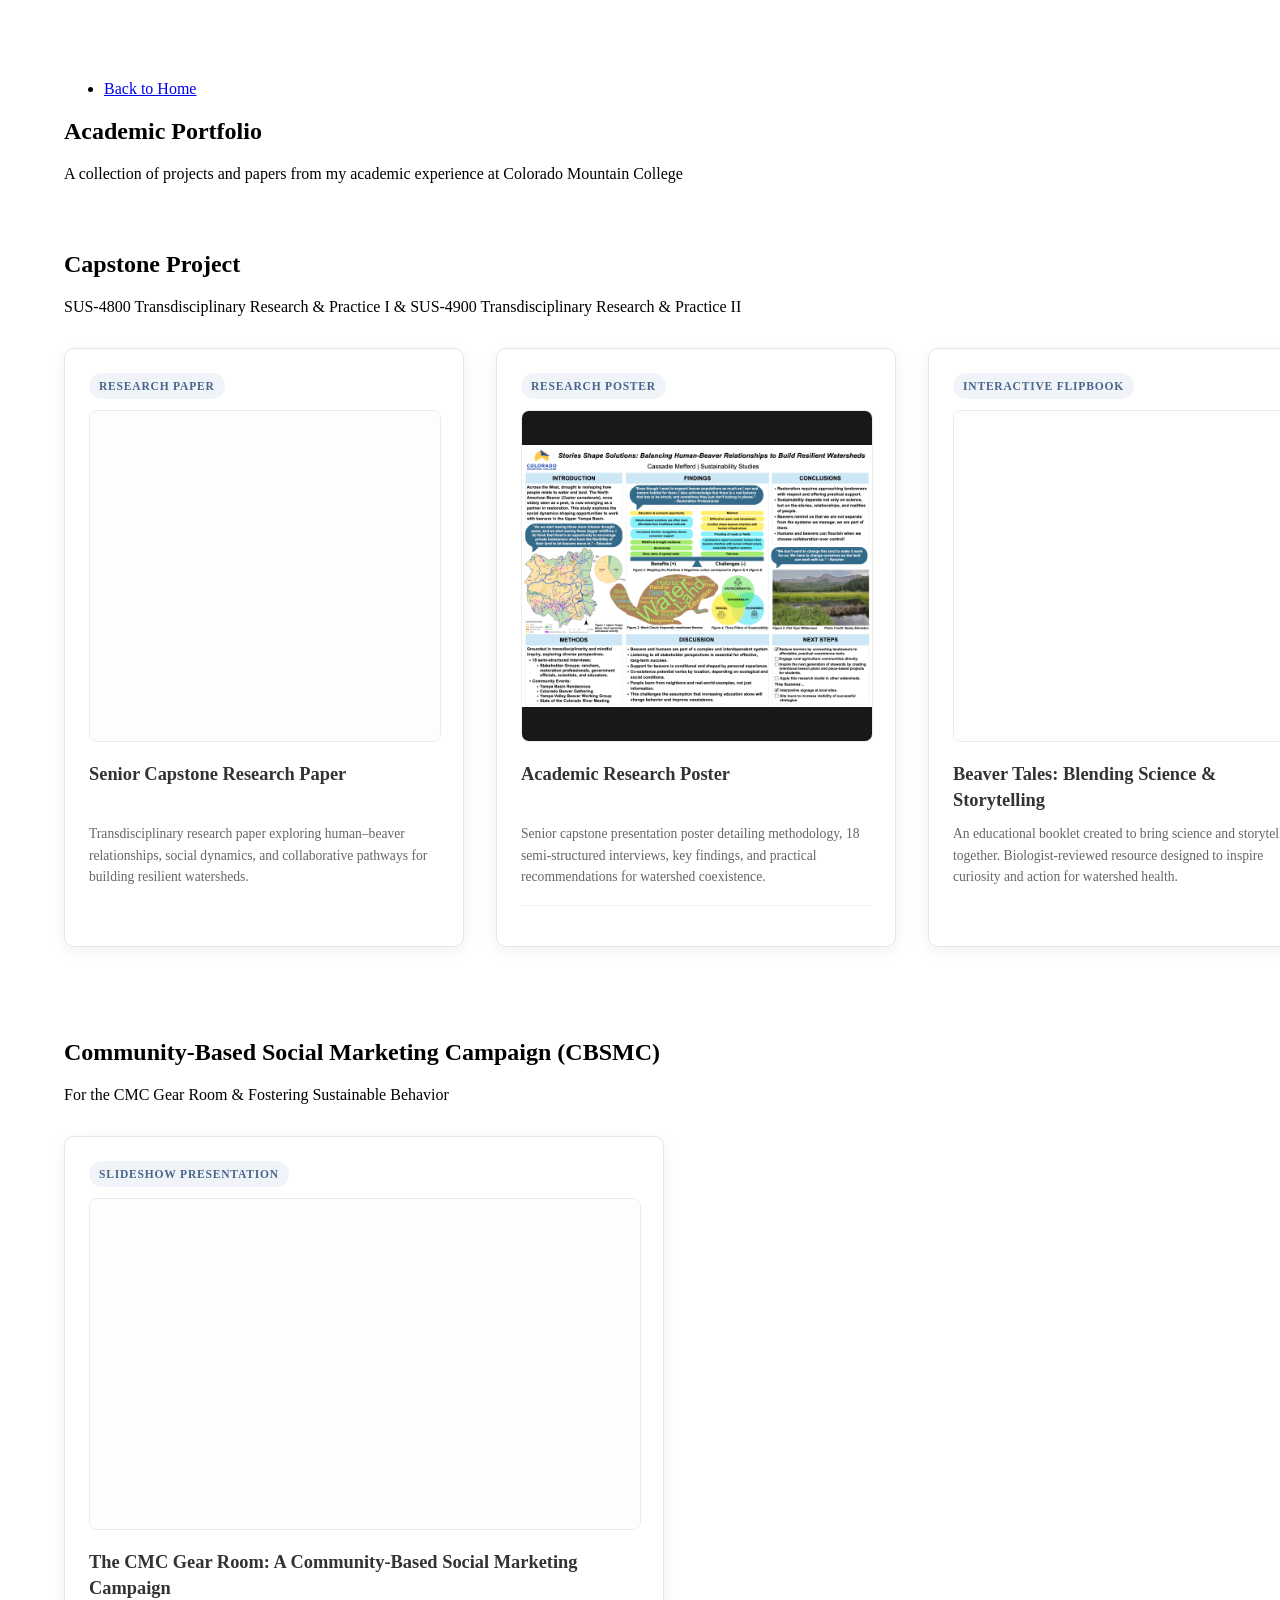
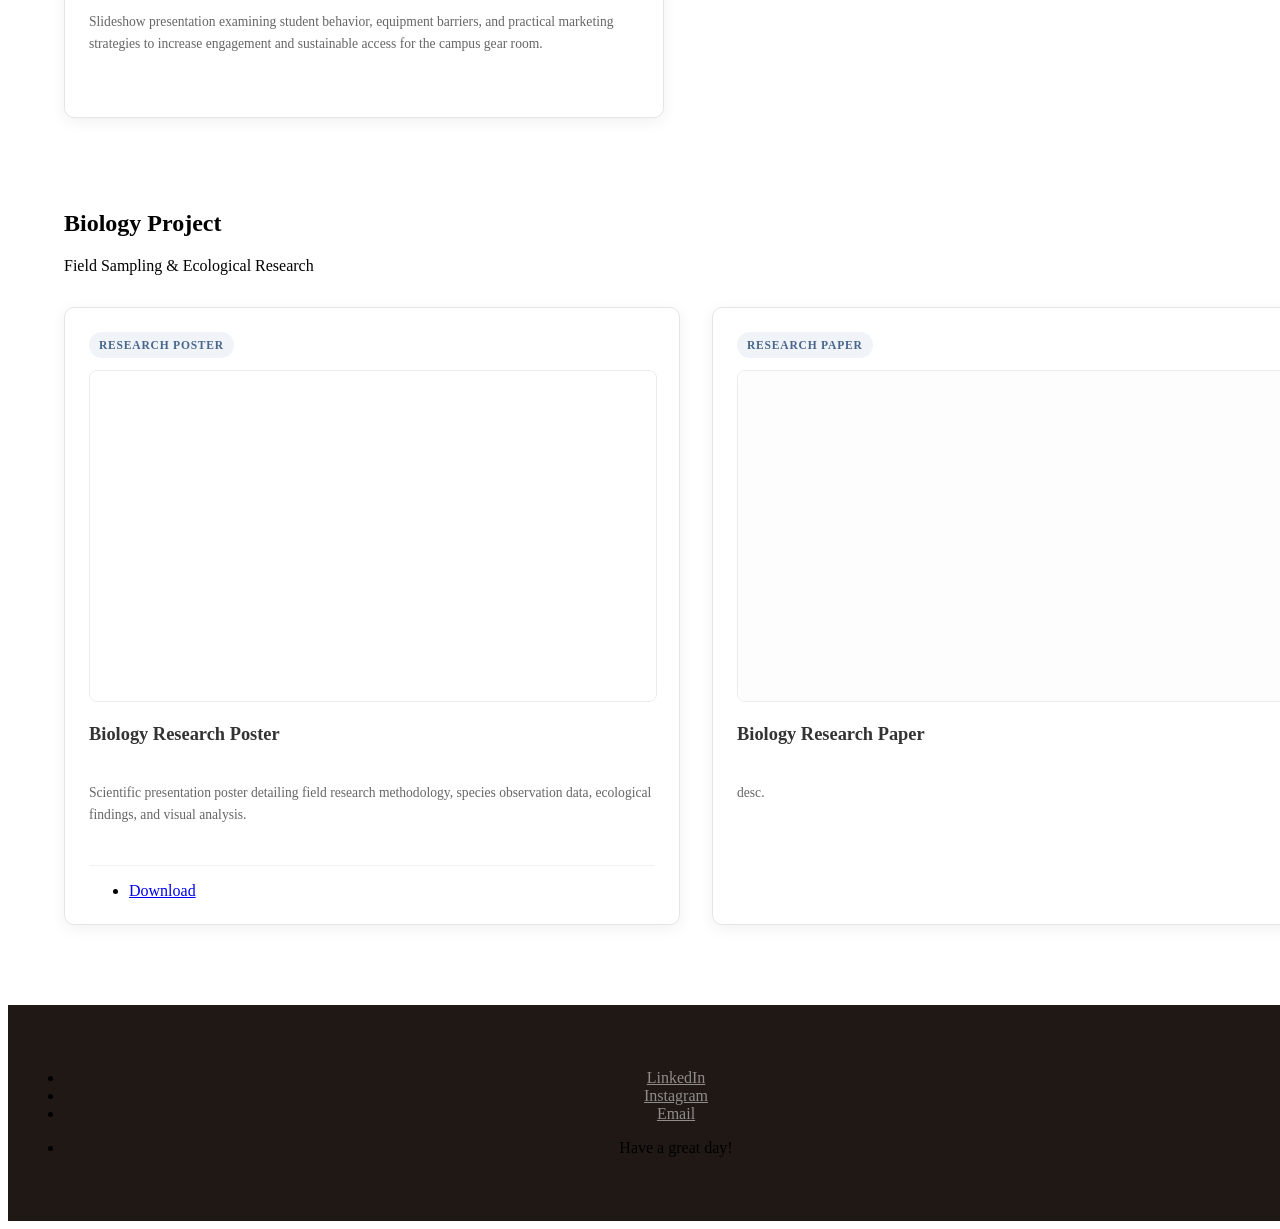
==== commit 3b791a6c: "save and close out for now." ====
--- a/academic.html
+++ b/academic.html
@@ -304,7 +304,7 @@
 				<section id="cbsmc">
 					<header class="major">
 						<h2>Community-Based Social Marketing Campaign (CBSMC)</h2>
-						<p>The Future of the Gear Room · Behavioral Research &amp; Sustainable Campus Campaign</p>
+						<p>For the CMC Gear Room &amp; Fostering Sustainable Behavior</p>
 					</header>
 
 					<div style="max-width: 600px; margin: 2em 0 3em 0;">
@@ -319,8 +319,8 @@
 								</div>
 								<a href="documents/CBSM_Campaign.pdf" target="_blank" rel="noopener noreferrer" class="image thumb academic-view-overlay" aria-label="View CBSMC Slideshow Presentation"></a>
 							</div>
-							<h3>The Future of the Gear Room: A Community-Based Social Marketing Campaign</h3>
-							<p>Campaign presentation examining student behavior, equipment barriers, and practical marketing strategies to increase engagement and sustainable access for the campus gear room.</p>
+							<h3>The CMC Gear Room: A Community-Based Social Marketing Campaign</h3>
+							<p>Slideshow presentation examining student behavior, equipment barriers, and practical marketing strategies to increase engagement and sustainable access for the campus gear room.</p>
 						</article>
 					</div>
 				</section>
@@ -329,7 +329,7 @@
 				<section id="biology">
 					<header class="major">
 						<h2>Biology Project</h2>
-						<p>Field Biology &amp; Ecological Research</p>
+						<p>Field Sampling &amp; Ecological Research</p>
 					</header>
 
 					<div class="academic-grid-2">
@@ -338,19 +338,17 @@
 						<article class="academic-card">
 							<span class="academic-badge"><i class="icon solid fa-image"></i> Research Poster</span>
 							<div class="academic-media-box">
-								<a href="images/fulls/BIO_Poster.png" target="_blank" class="poster-preview" style="background: #ffffff; width: 100%; height: 100%; display: flex; flex-direction: column; align-items: center; justify-content: center; text-align: center; padding: 1.5em; text-decoration: none;" title="View Biology Poster">
+								<a href="images/fulls/BIO-1112_Poster.png" target="_blank" class="poster-preview" style="background: #ffffff; width: 100%; height: 100%; display: flex; flex-direction: column; align-items: center; justify-content: center; text-align: center; padding: 1.5em; text-decoration: none;" title="View Biology Poster">
 									<!-- If you have an image thumbnail, you can replace the placeholder below with:
 									<img src="images/fulls/BIO_Poster.png" alt="Biology Poster" style="max-width: 100%; max-height: 100%; object-fit: contain;" /> -->
-									<strong style="font-size: 0.95em; line-height: 1.35; color: #2c3e50;">Biology Research Poster</strong>
-									<span style="font-size: 0.72em; color: #7f8c8d; margin-top: 0.6em; text-transform: uppercase; letter-spacing: 0.5px;">Landscape · Poster</span>
 								</a>
-								<a href="images/fulls/BIO_Poster.png" target="_blank" rel="noopener noreferrer" class="image thumb academic-view-overlay" aria-label="View Biology Research Poster"></a>
+								<a href="images/fulls/BIO-1112_Poster.png" target="_blank" rel="noopener noreferrer" class="image thumb academic-view-overlay" aria-label="View Biology Research Poster"></a>
 							</div>
 							<h3>Biology Research Poster</h3>
 							<p>Scientific presentation poster detailing field research methodology, species observation data, ecological findings, and visual analysis.</p>
 							<div class="card-actions">
 								<ul class="actions small" style="margin: 0; display: flex; gap: 8px;">
-									<li><a href="images/fulls/BIO_Poster.png" download class="button small icon solid fa-download">Download</a></li>
+									<li><a href="images/fulls/BIO-1112_Poster.png" download class="button small icon solid fa-download">Download</a></li>
 								</ul>
 							</div>
 						</article>
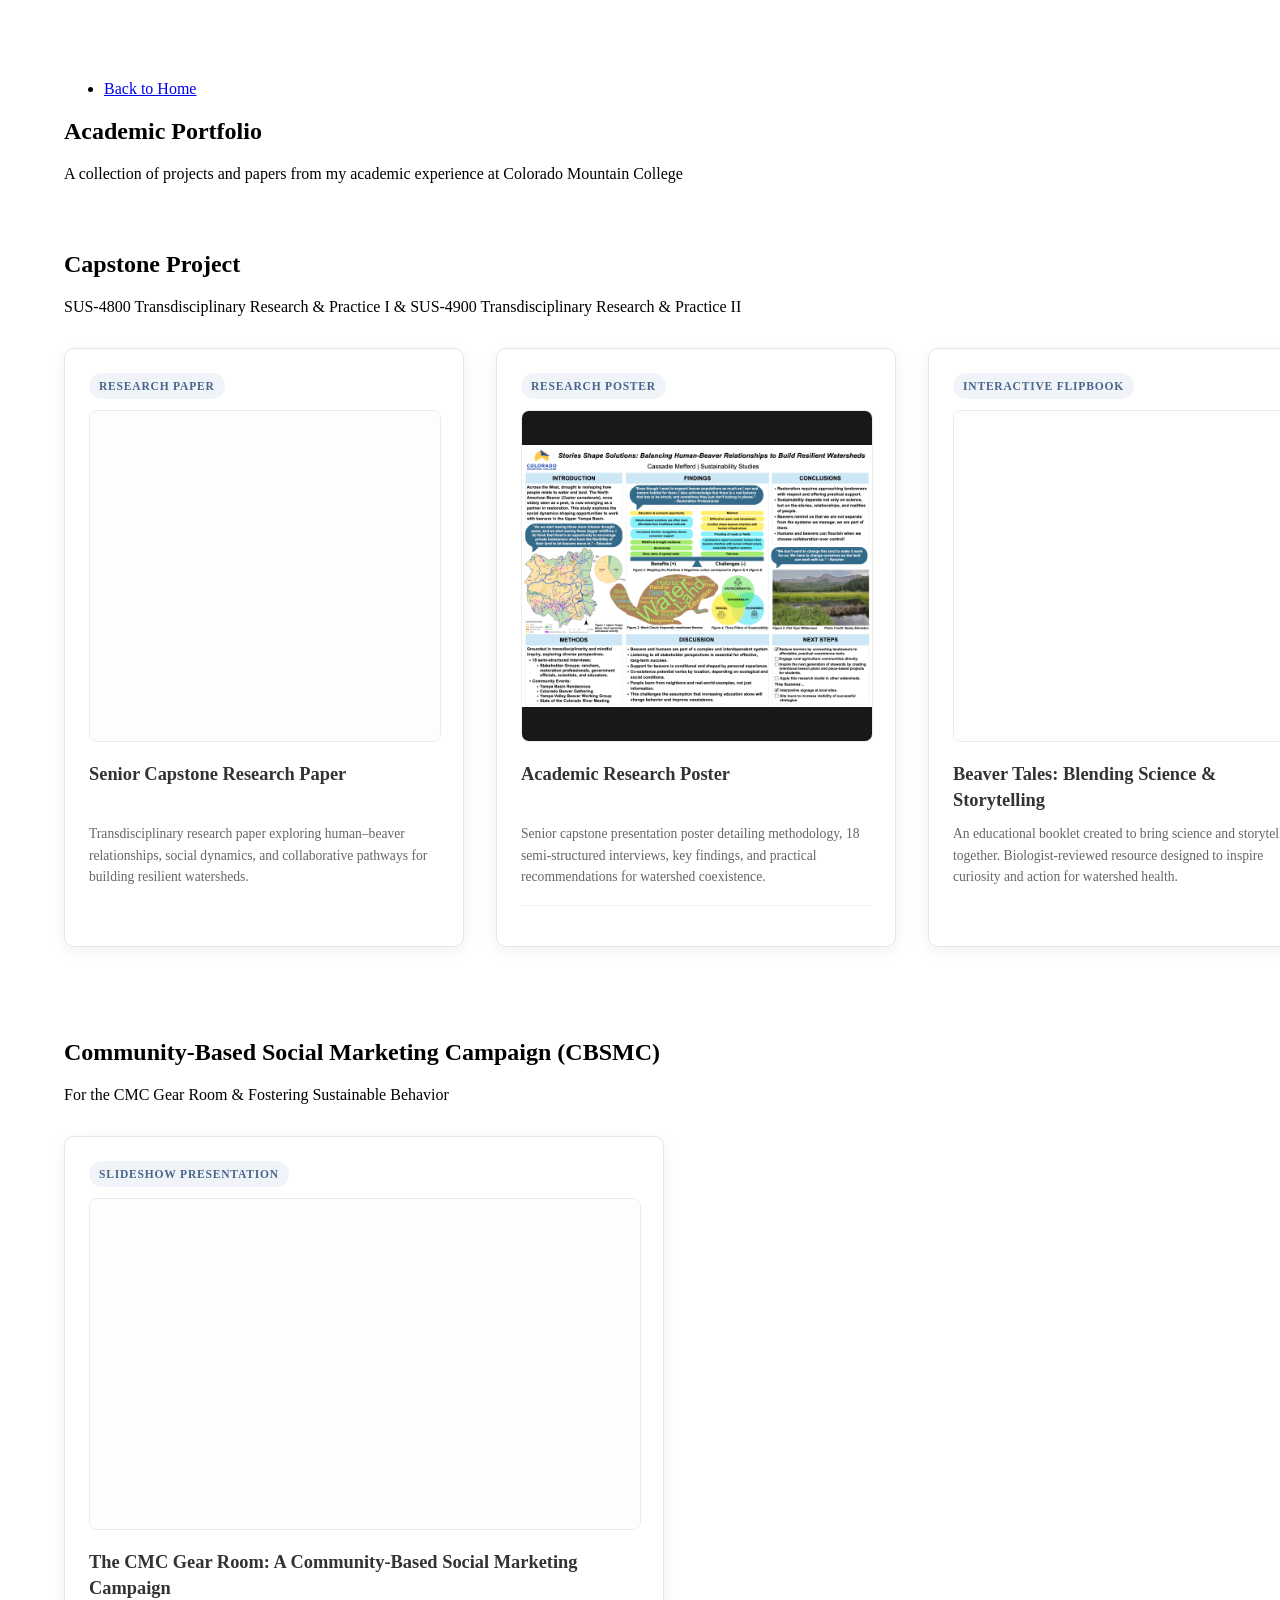
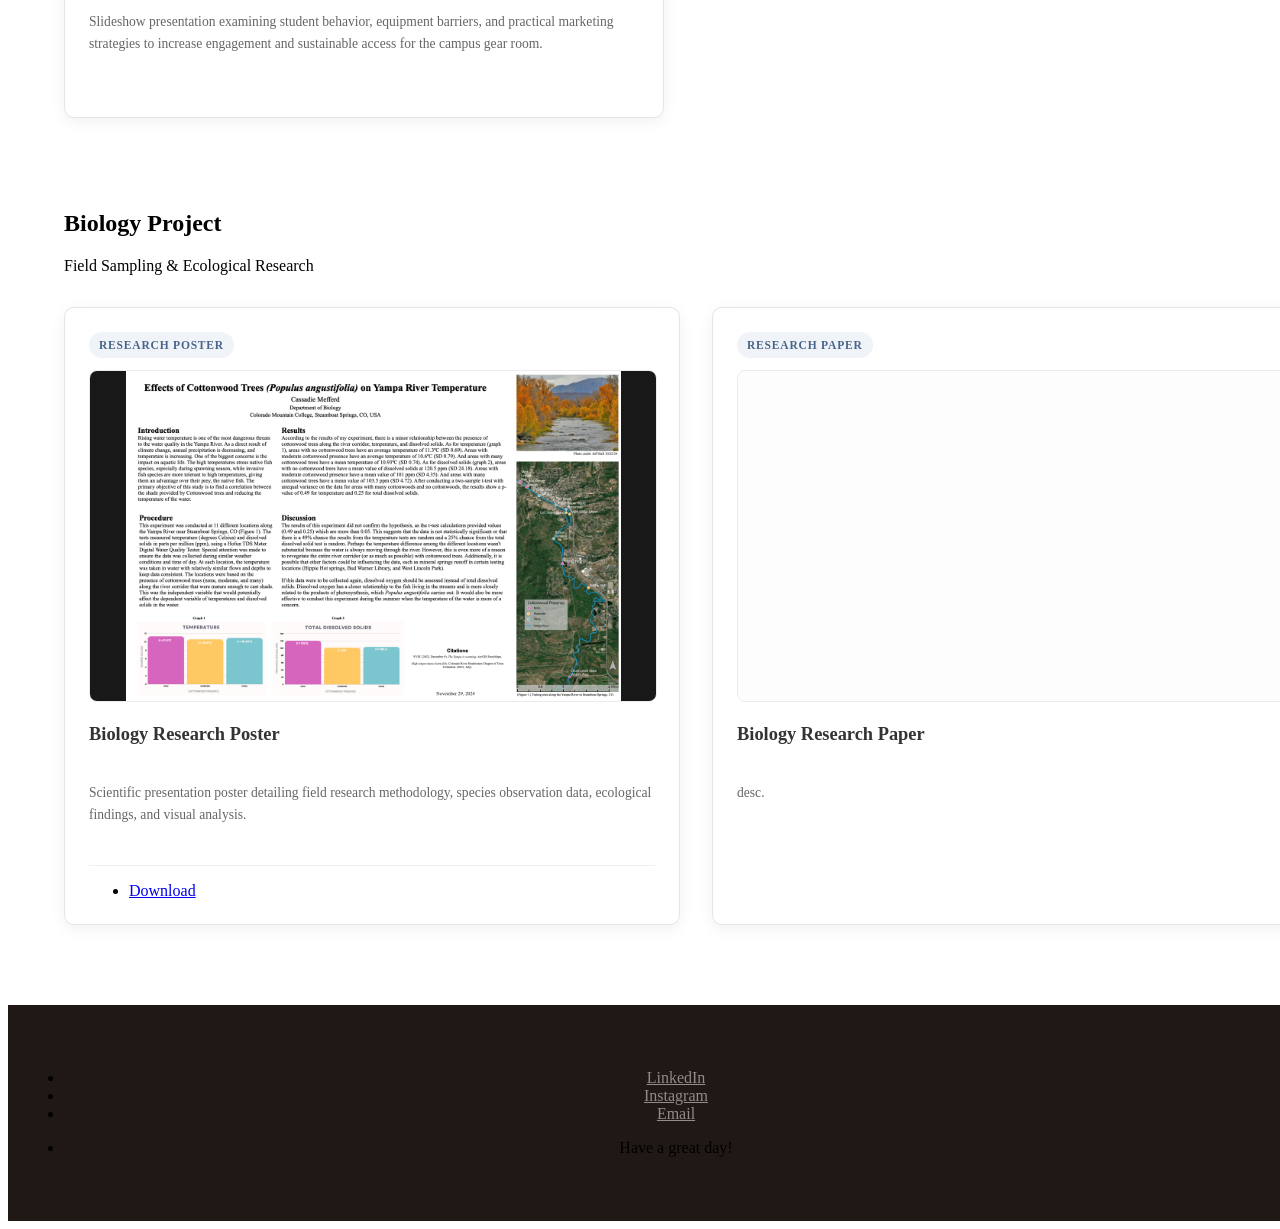
==== commit 53b0179a: "save and log out again had to fix bio poster" ====
--- a/academic.html
+++ b/academic.html
@@ -338,17 +338,16 @@
 						<article class="academic-card">
 							<span class="academic-badge"><i class="icon solid fa-image"></i> Research Poster</span>
 							<div class="academic-media-box">
-								<a href="images/fulls/BIO-1112_Poster.png" target="_blank" class="poster-preview" style="background: #ffffff; width: 100%; height: 100%; display: flex; flex-direction: column; align-items: center; justify-content: center; text-align: center; padding: 1.5em; text-decoration: none;" title="View Biology Poster">
-									<!-- If you have an image thumbnail, you can replace the placeholder below with:
-									<img src="images/fulls/BIO_Poster.png" alt="Biology Poster" style="max-width: 100%; max-height: 100%; object-fit: contain;" /> -->
+								<a href="images/fulls/BIO_Poster.png" target="_blank" class="poster-preview" title="View Poster">
+									<img src="images/fulls/BIO_Poster.png" alt="Biology Poster" />
 								</a>
-								<a href="images/fulls/BIO-1112_Poster.png" target="_blank" rel="noopener noreferrer" class="image thumb academic-view-overlay" aria-label="View Biology Research Poster"></a>
+								<a href="images/fulls/BIO_Poster.png" target="_blank" rel="noopener noreferrer" class="image thumb academic-view-overlay" aria-label="View Biology Research Poster"></a>
 							</div>
 							<h3>Biology Research Poster</h3>
 							<p>Scientific presentation poster detailing field research methodology, species observation data, ecological findings, and visual analysis.</p>
 							<div class="card-actions">
 								<ul class="actions small" style="margin: 0; display: flex; gap: 8px;">
-									<li><a href="images/fulls/BIO-1112_Poster.png" download class="button small icon solid fa-download">Download</a></li>
+									<li><a href="images/fulls/BIO_Poster.png" download class="button small icon solid fa-download">Download</a></li>
 								</ul>
 							</div>
 						</article>
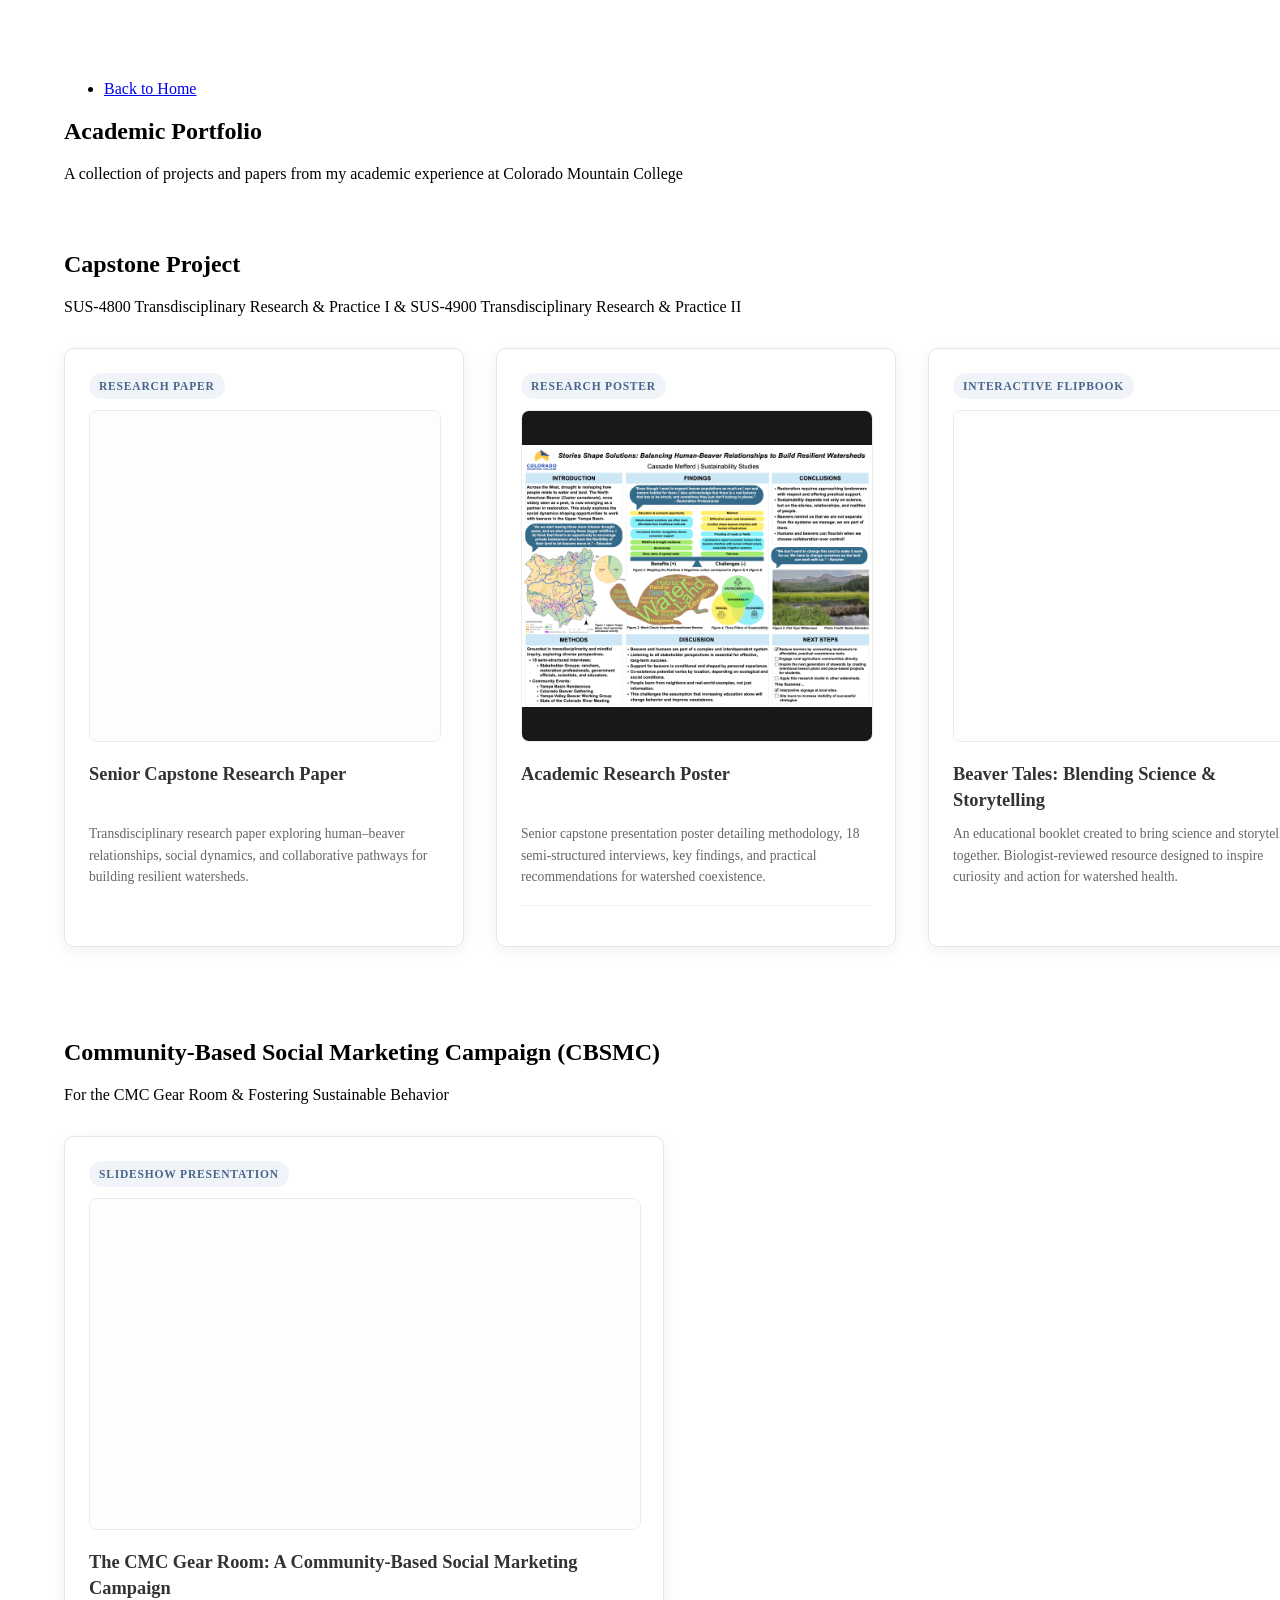
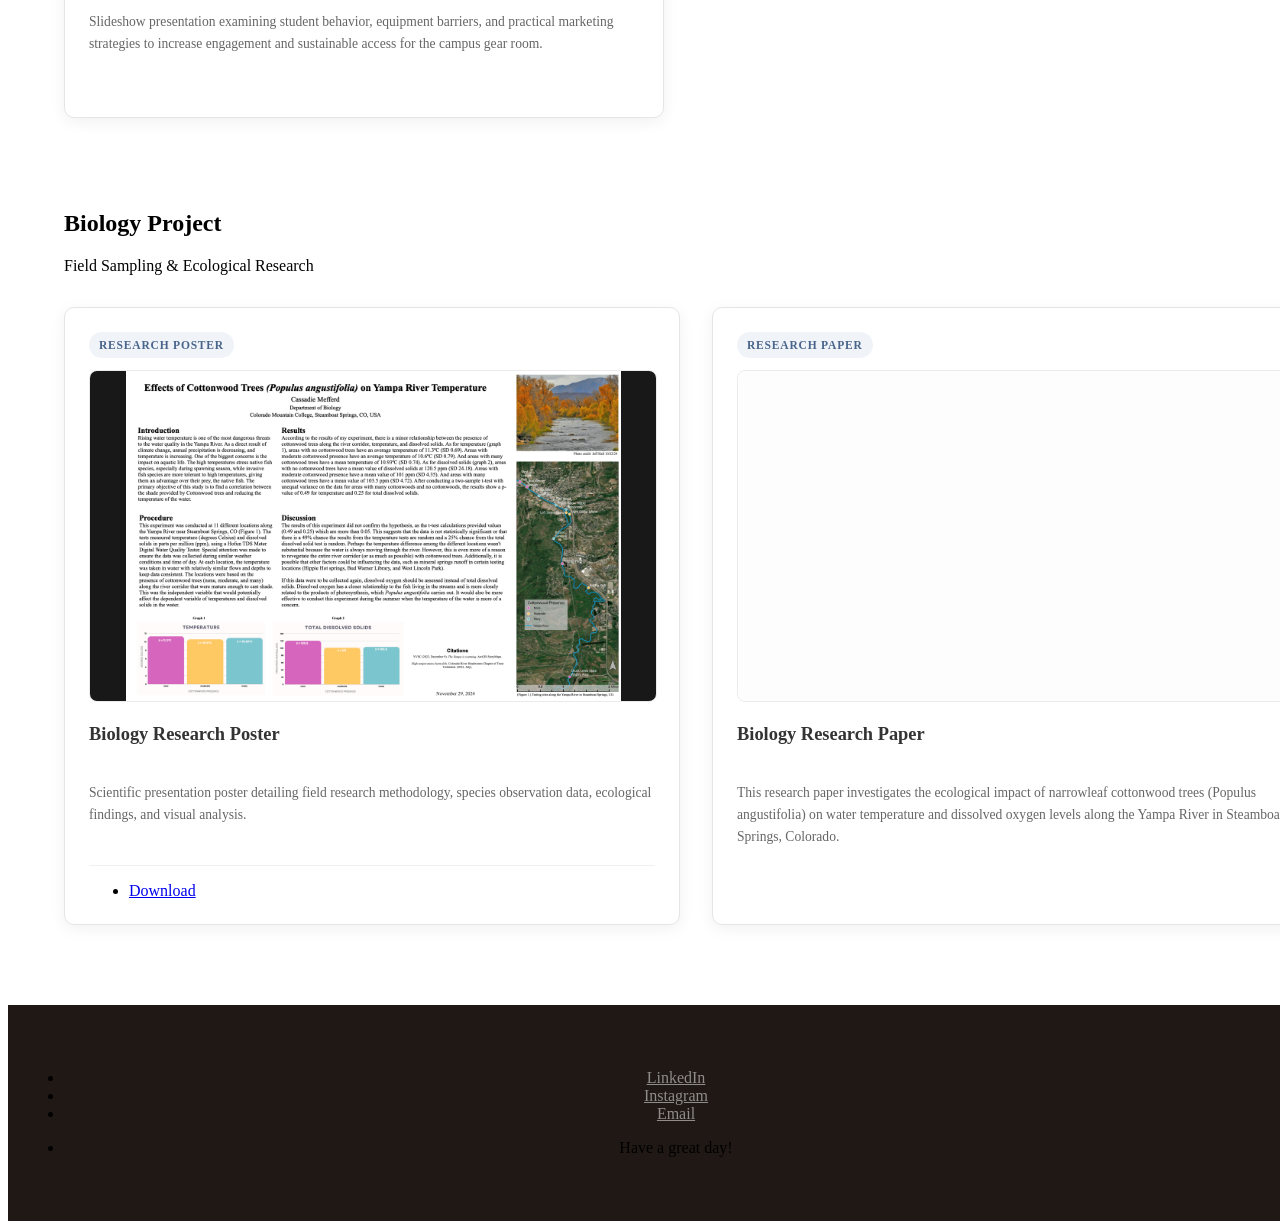
==== commit 0c916397: "added desc for biology research paper" ====
--- a/academic.html
+++ b/academic.html
@@ -362,7 +362,7 @@
 								<a href="documents/BIO_Paper.pdf" target="_blank" rel="noopener noreferrer" class="image thumb academic-view-overlay" aria-label="View Biology Research Paper"></a>
 							</div>
 							<h3>Biology Research Paper</h3>
-							<p>desc.</p>
+							<p>This research paper investigates the ecological impact of narrowleaf cottonwood trees (Populus angustifolia) on water temperature and dissolved oxygen levels along the Yampa River in Steamboat Springs, Colorado.</p>
 						</article>
 
 					</div>
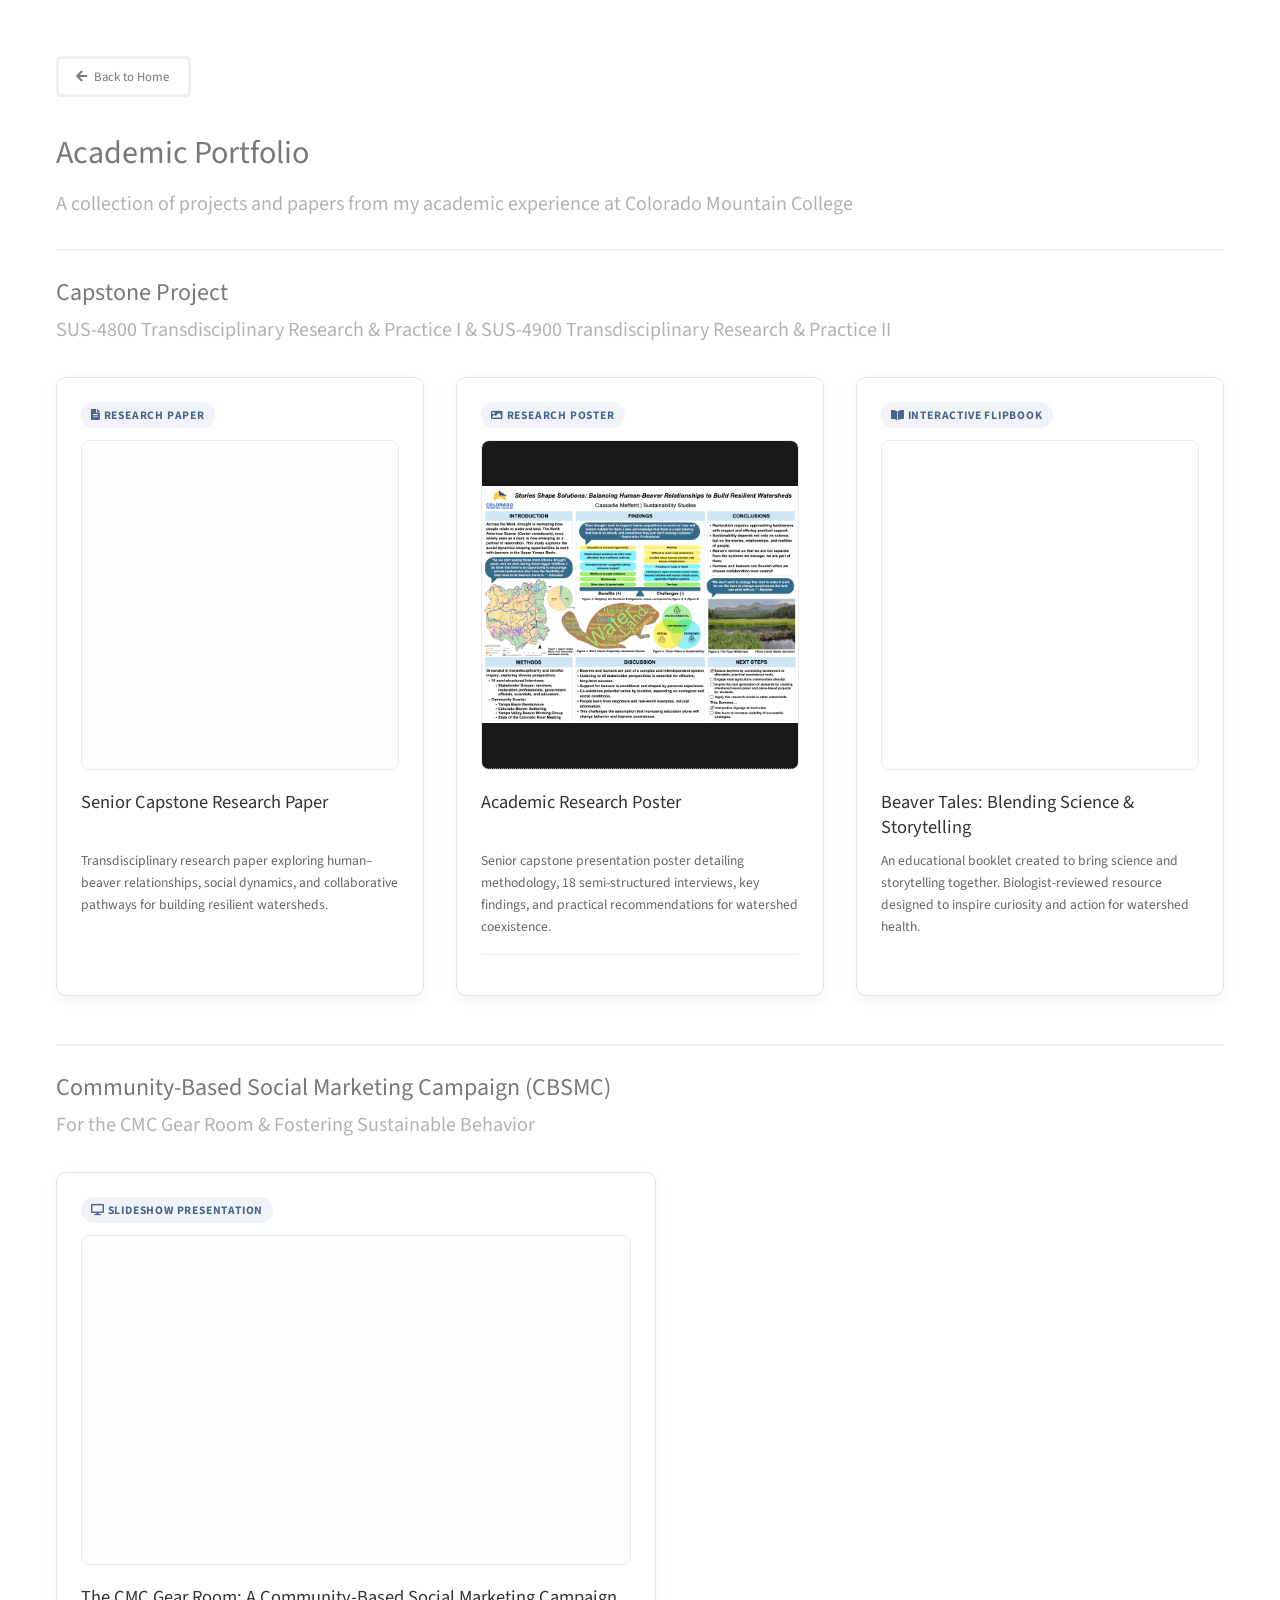
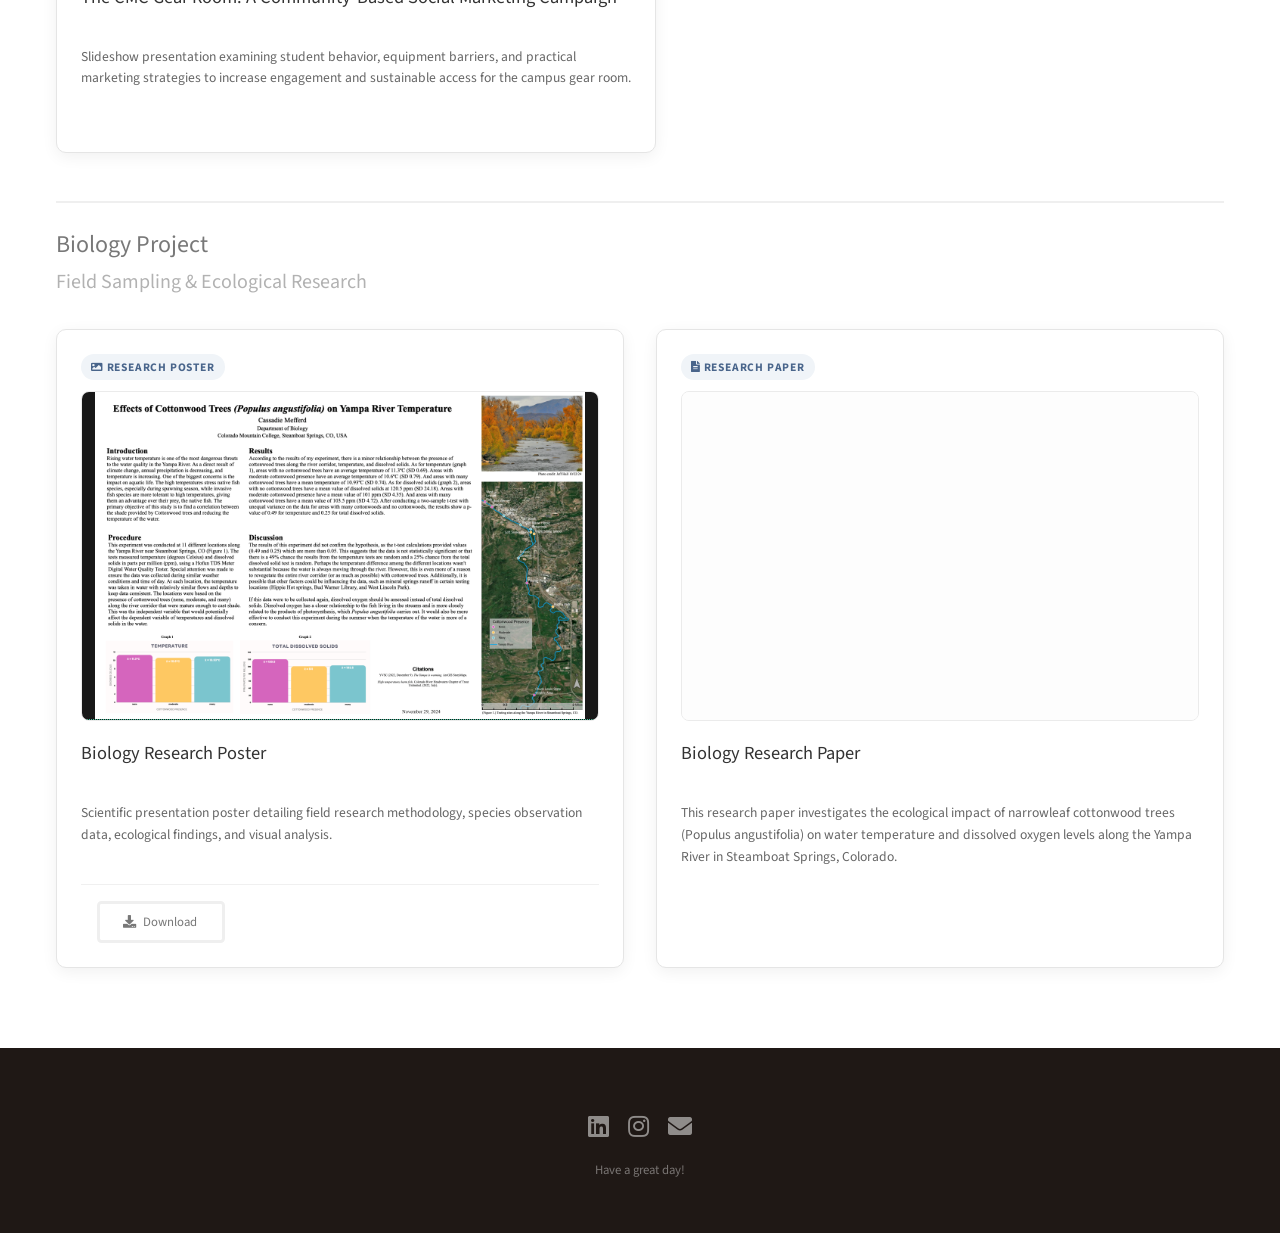
==== commit d7c57329: "changed shaddow on thumbs for index, gis, certs" ====
--- a/academic.html
+++ b/academic.html
@@ -128,6 +128,19 @@
 				flex-shrink: 0;
 			}
 
+			.academic-view-overlay,
+			.image.thumb {
+				box-shadow: none !important;
+				border: none !important;
+				transform: none !important;
+			}
+
+			.academic-view-overlay:hover,
+			.image.thumb:hover {
+				box-shadow: none !important;
+				transform: none !important;
+			}
+
 			.academic-view-overlay {
 				position: absolute;
 				inset: 0;
@@ -137,12 +150,23 @@
 				height: 100%;
 			}
 
-			.academic-view-overlay:before {
-				opacity: 0;
-			}
-
-			.academic-view-overlay:hover:before {
-				opacity: 1;
+			.academic-view-overlay:before,
+			.image.thumb:before {
+				background-image: none !important;
+				box-shadow: none !important;
+				background-color: transparent !important;
+				opacity: 0 !important;
+			}
+
+			.academic-view-overlay:hover:before,
+			.image.thumb:hover:before {
+				background-color: rgba(20, 24, 30, 0.55) !important;
+				opacity: 1 !important;
+			}
+
+			body.is-touch .academic-view-overlay:before,
+			body.is-touch .image.thumb:before {
+				opacity: 0 !important;
 			}
 
 			.pdf-media-box iframe {
--- a/assets/css/main.css
+++ b/assets/css/main.css
@@ -2063,7 +2063,32 @@
 
 		.image.thumb {
 			text-align: center;
-		}
+			border-radius: 0.35em;
+			box-shadow: 0 4px 14px rgba(0, 0, 0, 0.12), 0 1px 3px rgba(0, 0, 0, 0.08);
+			border: 1px solid rgba(0, 0, 0, 0.08);
+			overflow: hidden;
+			-moz-transition: transform 0.2s ease-in-out, box-shadow 0.2s ease-in-out;
+			-webkit-transition: transform 0.2s ease-in-out, box-shadow 0.2s ease-in-out;
+			-ms-transition: transform 0.2s ease-in-out, box-shadow 0.2s ease-in-out;
+			transition: transform 0.2s ease-in-out, box-shadow 0.2s ease-in-out;
+		}
+
+			.image.thumb:hover {
+				box-shadow: 0 8px 24px rgba(0, 0, 0, 0.18), 0 2px 6px rgba(0, 0, 0, 0.1);
+				transform: translateY(-2px);
+			}
+
+			.image.thumb:before {
+				background-image: radial-gradient(ellipse at center, rgba(0, 0, 0, 0) 55%, rgba(0, 0, 0, 0.32) 100%);
+				background-color: transparent;
+				box-shadow: inset 0 0 18px rgba(0, 0, 0, 0.2);
+				opacity: 1.0;
+				pointer-events: none;
+				-moz-transition: background-color 0.2s ease-in-out;
+				-webkit-transition: background-color 0.2s ease-in-out;
+				-ms-transition: background-color 0.2s ease-in-out;
+				transition: background-color 0.2s ease-in-out;
+			}
 
 			.image.thumb:after {
 				-moz-transition: opacity 0.2s ease-in-out;
@@ -2094,7 +2119,7 @@
 			}
 
 			.image.thumb:hover:before {
-				background: url("images/overlay.png"), url("images/overlay.png");
+				background-color: rgba(20, 24, 30, 0.55);
 				opacity: 1.0;
 			}
 
@@ -2960,7 +2985,7 @@
 /* Touch */
 
 	body.is-touch .image.thumb:before {
-		opacity: 0.5 !important;
+		opacity: 1.0 !important;
 	}
 
 	body.is-touch .image.thumb:after {
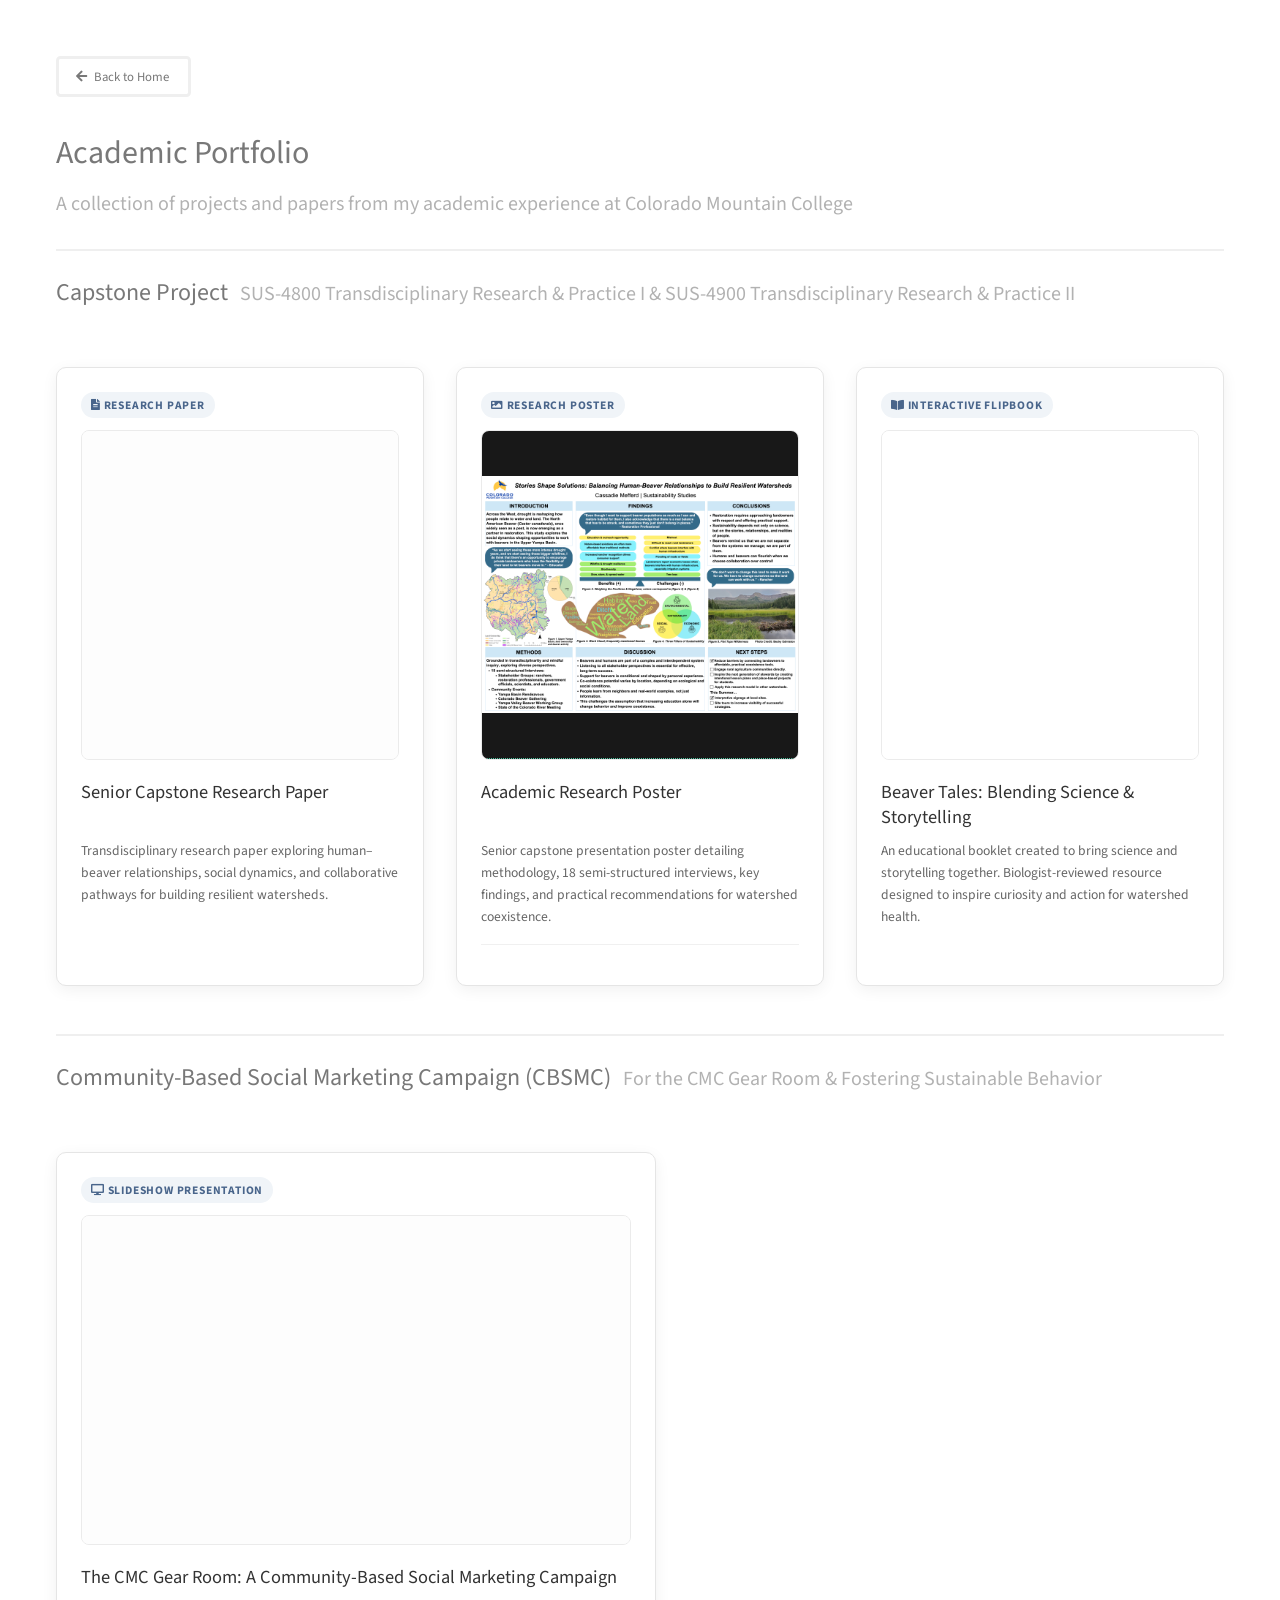
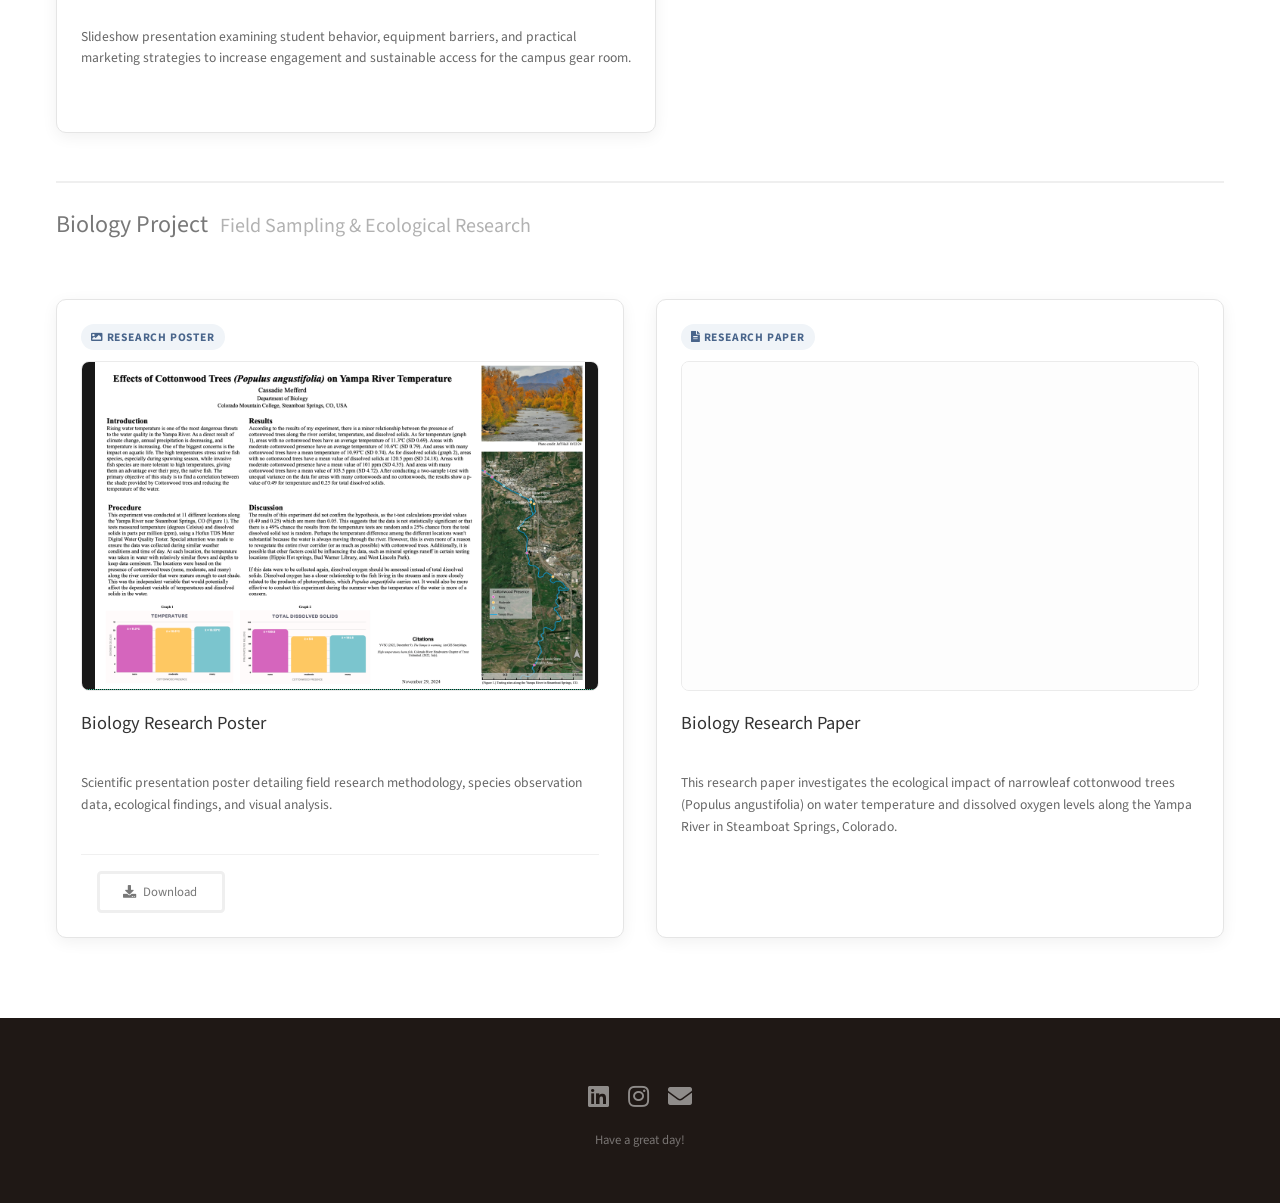
==== commit cfe71d53: "save" ====
--- a/academic.html
+++ b/academic.html
@@ -26,6 +26,17 @@
 
 			#main > section:not(#two) > header.major h2 {
 				font-size: 1.5em;
+			}
+
+			header.major.academic-course-heading {
+				display: flex;
+				align-items: baseline;
+				gap: 0.75em;
+			}
+
+			header.major.academic-course-heading p {
+				margin: 0;
+				min-width: 0;
 			}
 
 			#footer {
@@ -271,7 +282,7 @@
                         
                         <!-- Capstone -->
                         <section id="three">
-						<header class="major">
+						<header class="major academic-course-heading">
 							<h2>Capstone Project</h2>
 							<p>SUS-4800 Transdisciplinary Research & Practice I & SUS-4900 Transdisciplinary Research & Practice II</p>
 						</header>
@@ -326,7 +337,7 @@
 
 				<!-- CBSMC -->
 				<section id="cbsmc">
-					<header class="major">
+					<header class="major academic-course-heading">
 						<h2>Community-Based Social Marketing Campaign (CBSMC)</h2>
 						<p>For the CMC Gear Room &amp; Fostering Sustainable Behavior</p>
 					</header>
@@ -351,7 +362,7 @@
 
 				<!-- Biology Project -->
 				<section id="biology">
-					<header class="major">
+					<header class="major academic-course-heading">
 						<h2>Biology Project</h2>
 						<p>Field Sampling &amp; Ecological Research</p>
 					</header>
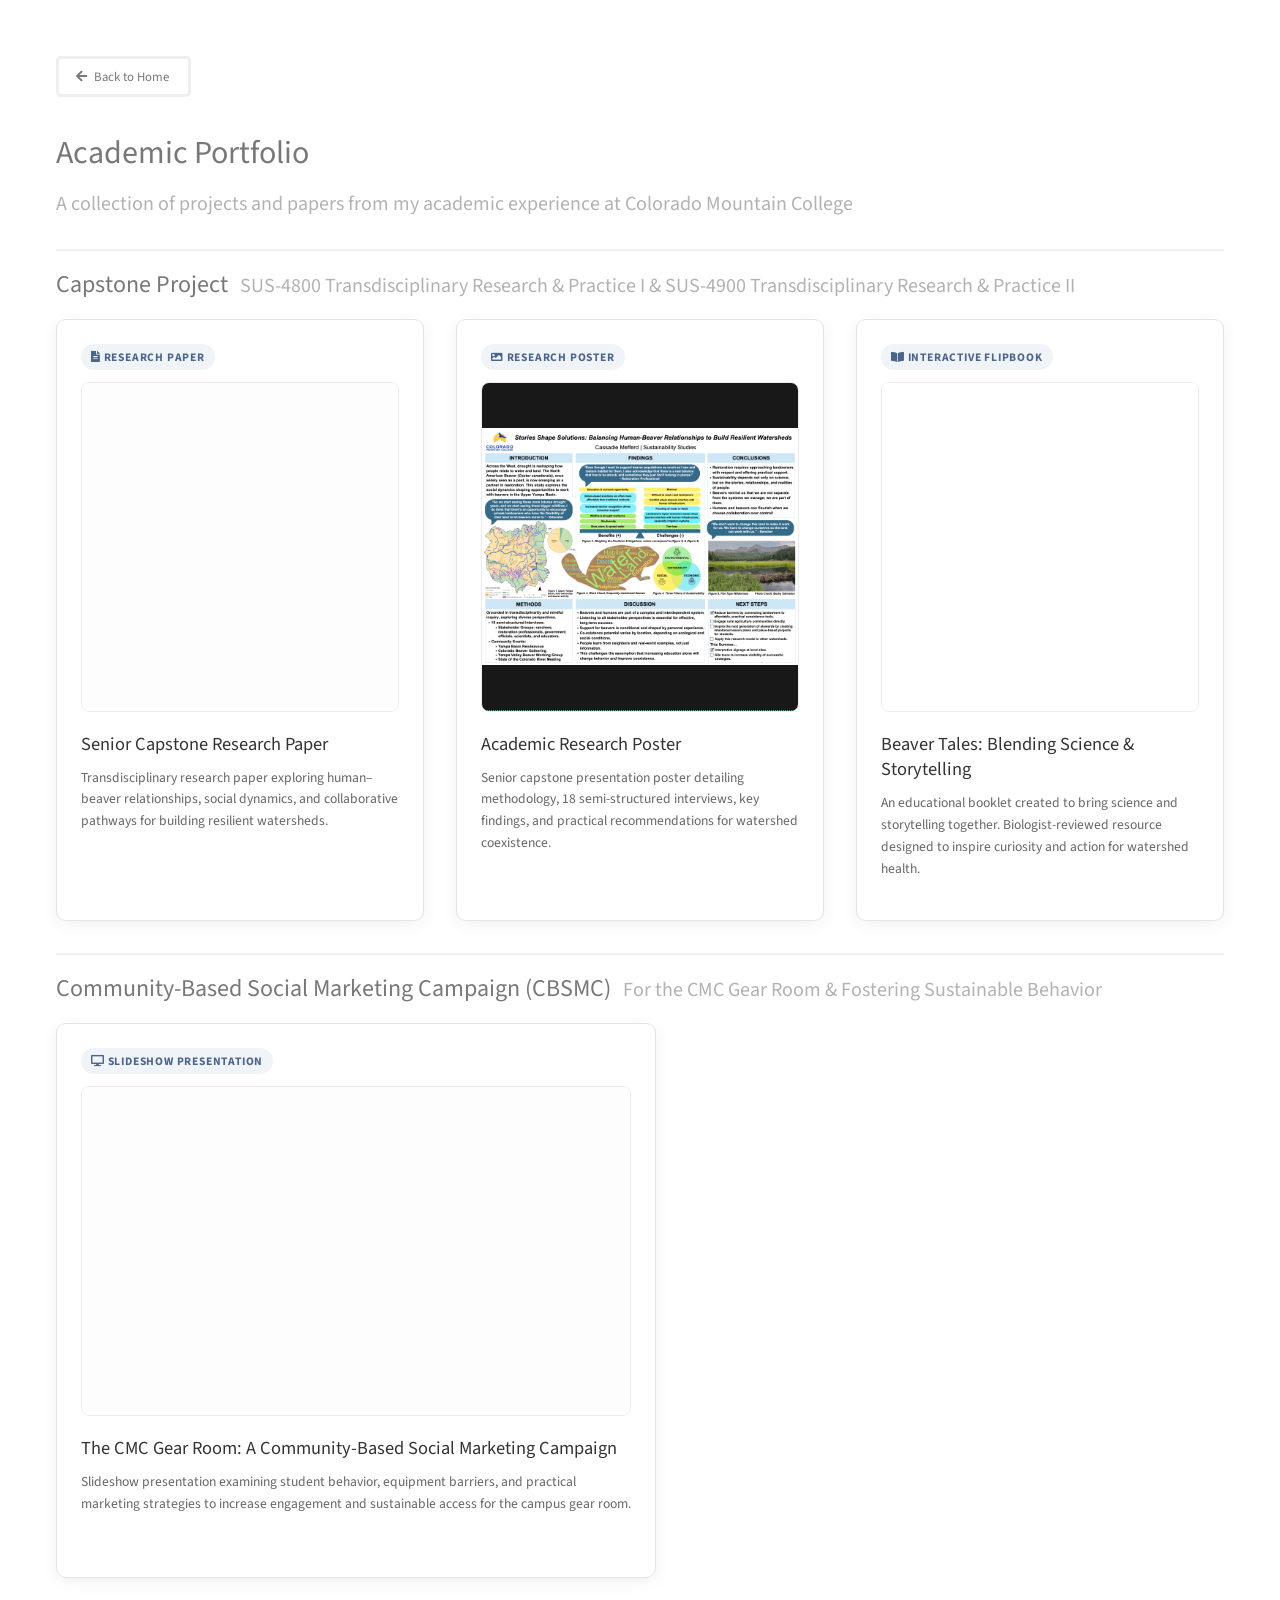
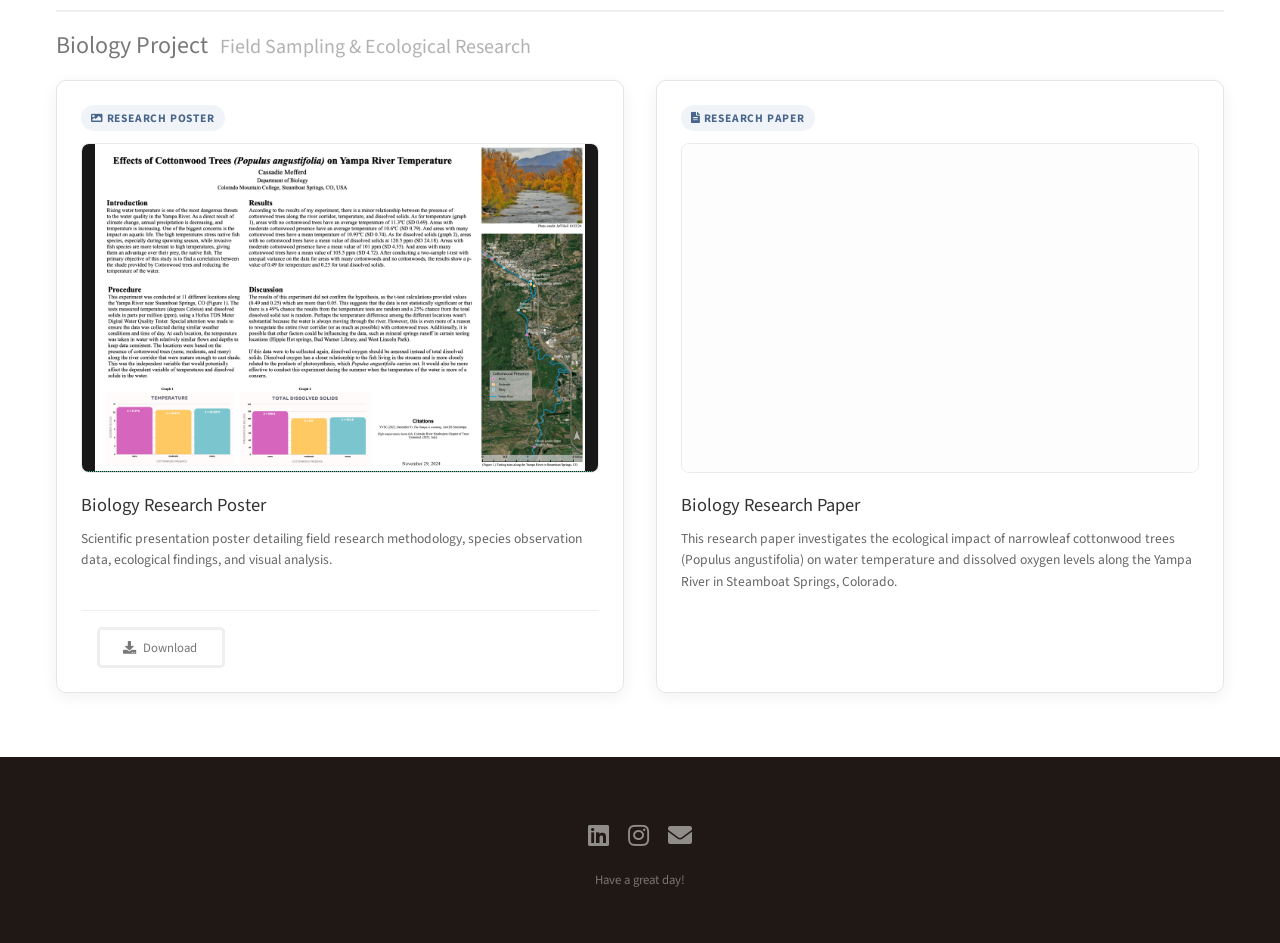
==== commit 957a4e37: "closed unessesary gaps" ====
--- a/academic.html
+++ b/academic.html
@@ -20,8 +20,8 @@
 			}
 
 			#main > section:not(:first-child) {
-				margin-top: 1.5em;
-				padding-top: 1.5em;
+				margin: 1em 0 0;
+				padding-top: 1em;
 			}
 
 			#main > section:not(#two) > header.major h2 {
@@ -32,6 +32,11 @@
 				display: flex;
 				align-items: baseline;
 				gap: 0.75em;
+				margin-bottom: 1em;
+			}
+
+			header.major.academic-course-heading h2 {
+				margin: 0;
 			}
 
 			header.major.academic-course-heading p {
@@ -63,7 +68,7 @@
 				display: grid;
 				grid-template-columns: repeat(3, 1fr);
 				gap: 2rem;
-				margin: 2em 0 3em 0;
+				margin: 1em 0 2em 0;
 				align-items: stretch;
 			}
 
@@ -78,7 +83,7 @@
 				display: grid;
 				grid-template-columns: repeat(2, 1fr);
 				gap: 2rem;
-				margin: 2em 0 3em 0;
+				margin: 1em 0 2em 0;
 				align-items: stretch;
 			}
 
@@ -243,7 +248,6 @@
 			.academic-card h3 {
 				font-size: 1.15em;
 				line-height: 1.4em;
-				min-height: 2.8em;
 				margin: 0 0 0.5em 0;
 				color: #333333;
 			}
@@ -313,10 +317,6 @@
 								</div>
 								<h3>Academic Research Poster</h3>
 								<p>Senior capstone presentation poster detailing methodology, 18 semi-structured interviews, key findings, and practical recommendations for watershed coexistence.</p>
-								<div class="card-actions">
-									<ul class="actions small" style="margin: 0; display: flex; gap: 8px;">
-									</ul>
-								</div>
 							</article>
 
 							<!-- Box 3: Flipbook (Interactive Flip Book) -->
@@ -342,7 +342,7 @@
 						<p>For the CMC Gear Room &amp; Fostering Sustainable Behavior</p>
 					</header>
 
-					<div style="max-width: 600px; margin: 2em 0 3em 0;">
+					<div style="max-width: 600px; margin: 1em 0 2em 0;">
 						<article class="academic-card">
 							<span class="academic-badge"><i class="icon solid fa-desktop"></i> Slideshow Presentation</span>
 							<div class="academic-media-box pdf-media-box">
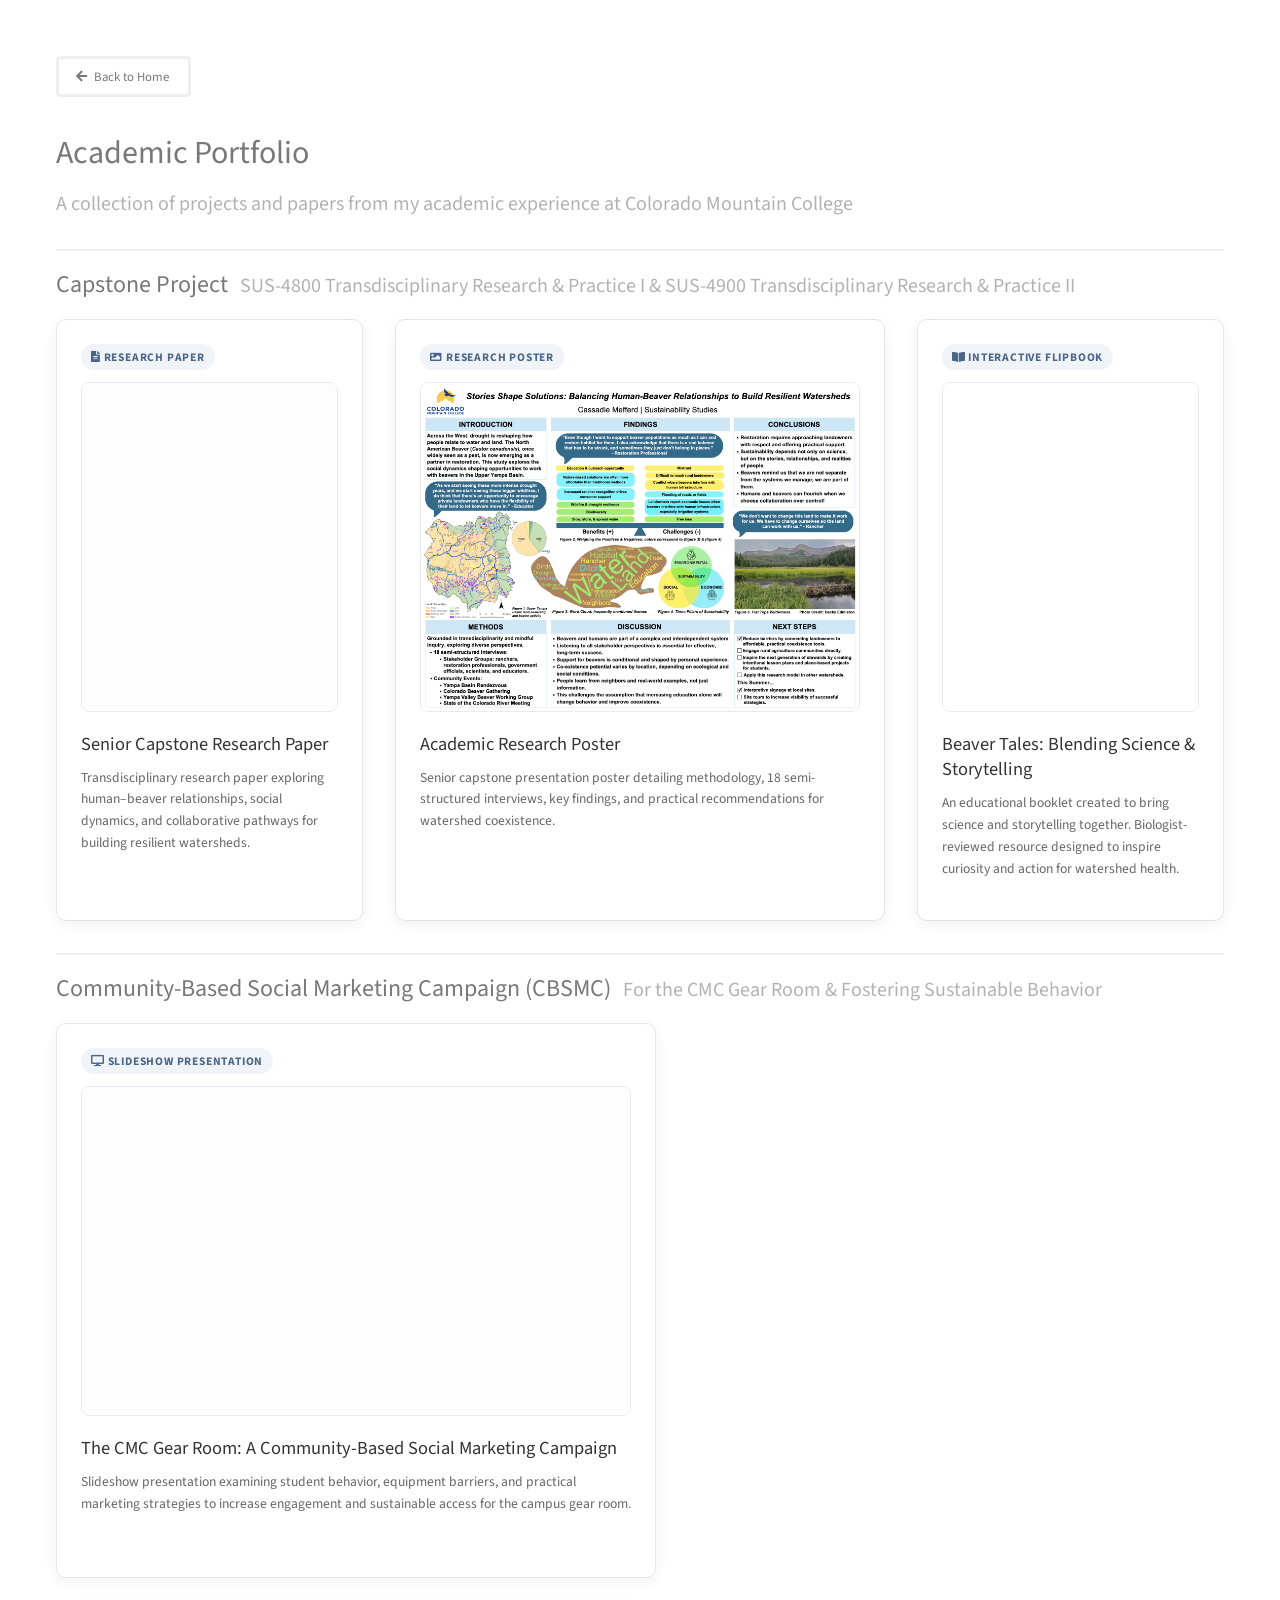
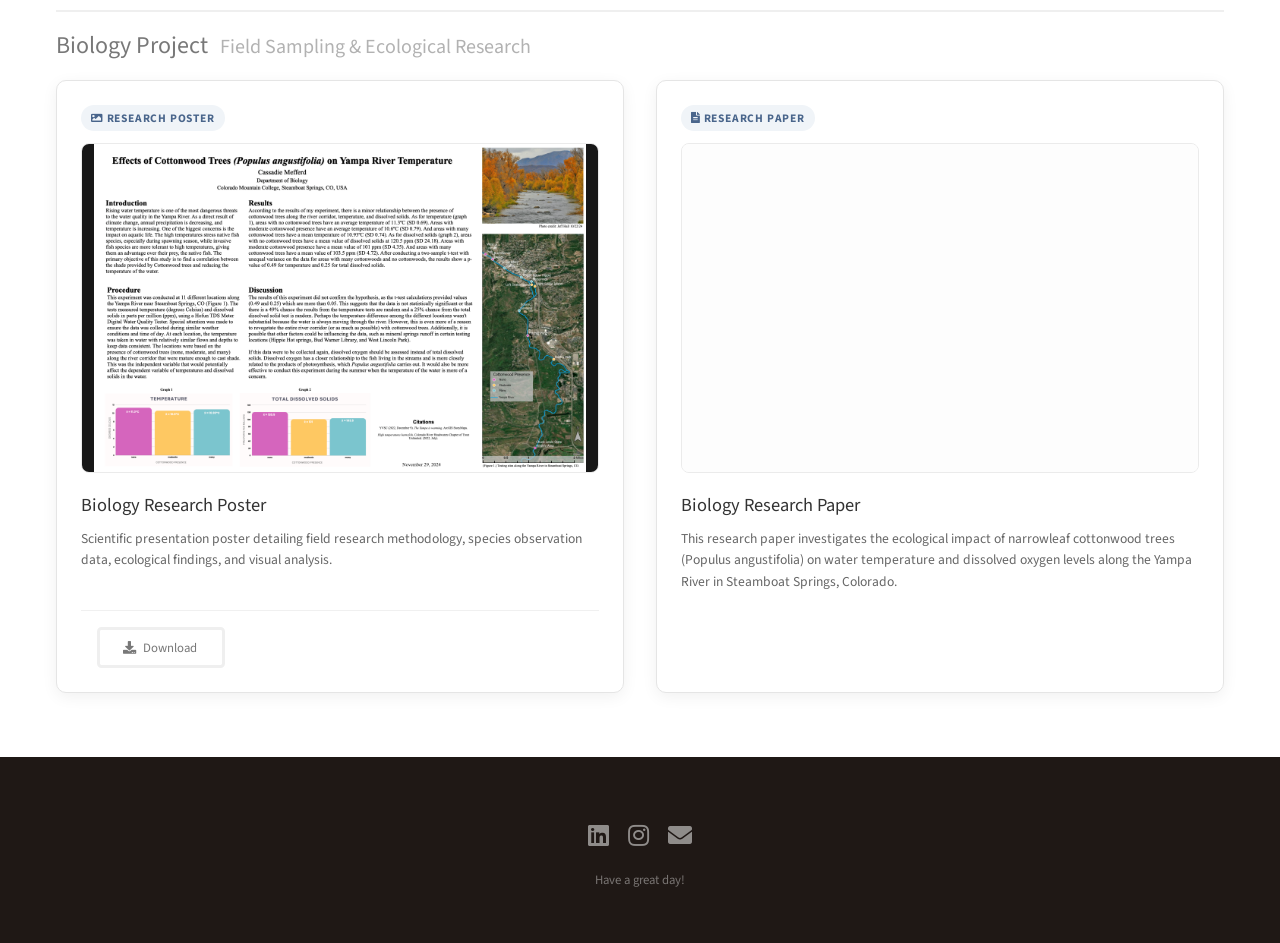
==== commit 74202864: "save" ====
--- a/academic.html
+++ b/academic.html
@@ -215,6 +215,7 @@
 				align-items: center;
 				justify-content: center;
 				background: #181818;
+				border-bottom: 0;
 				text-decoration: none;
 				overflow: hidden;
 			}
@@ -225,6 +226,19 @@
 				object-fit: contain;
 				display: block;
 				transition: transform 0.2s ease;
+			}
+
+			.capstone-poster-preview img {
+				width: auto;
+				height: 100%;
+				max-width: none;
+				max-height: none;
+				object-fit: cover;
+				flex: 0 0 auto;
+			}
+
+			.capstone-poster-preview {
+				background: #ffffff;
 			}
 
 			.poster-preview:hover img {
@@ -310,7 +324,7 @@
 							<article class="academic-card">
 								<span class="academic-badge"><i class="icon solid fa-image"></i> Research Poster</span>
 								<div class="academic-media-box">
-									<a href="images/fulls/Cassadie's Final Capstone Poster.pdf" target="_blank" class="poster-preview" title="View Capstone Poster">
+									<a href="images/fulls/Cassadie's Final Capstone Poster.pdf" target="_blank" class="poster-preview capstone-poster-preview" title="View Capstone Poster">
 										<img src="images/fulls/capstone_poster.jpg" alt="Capstone Poster" />
 									</a>
 									<a href="images/fulls/capstone_poster.jpg" target="_blank" rel="noopener noreferrer" class="image thumb academic-view-overlay" aria-label="View Capstone Poster"></a>
